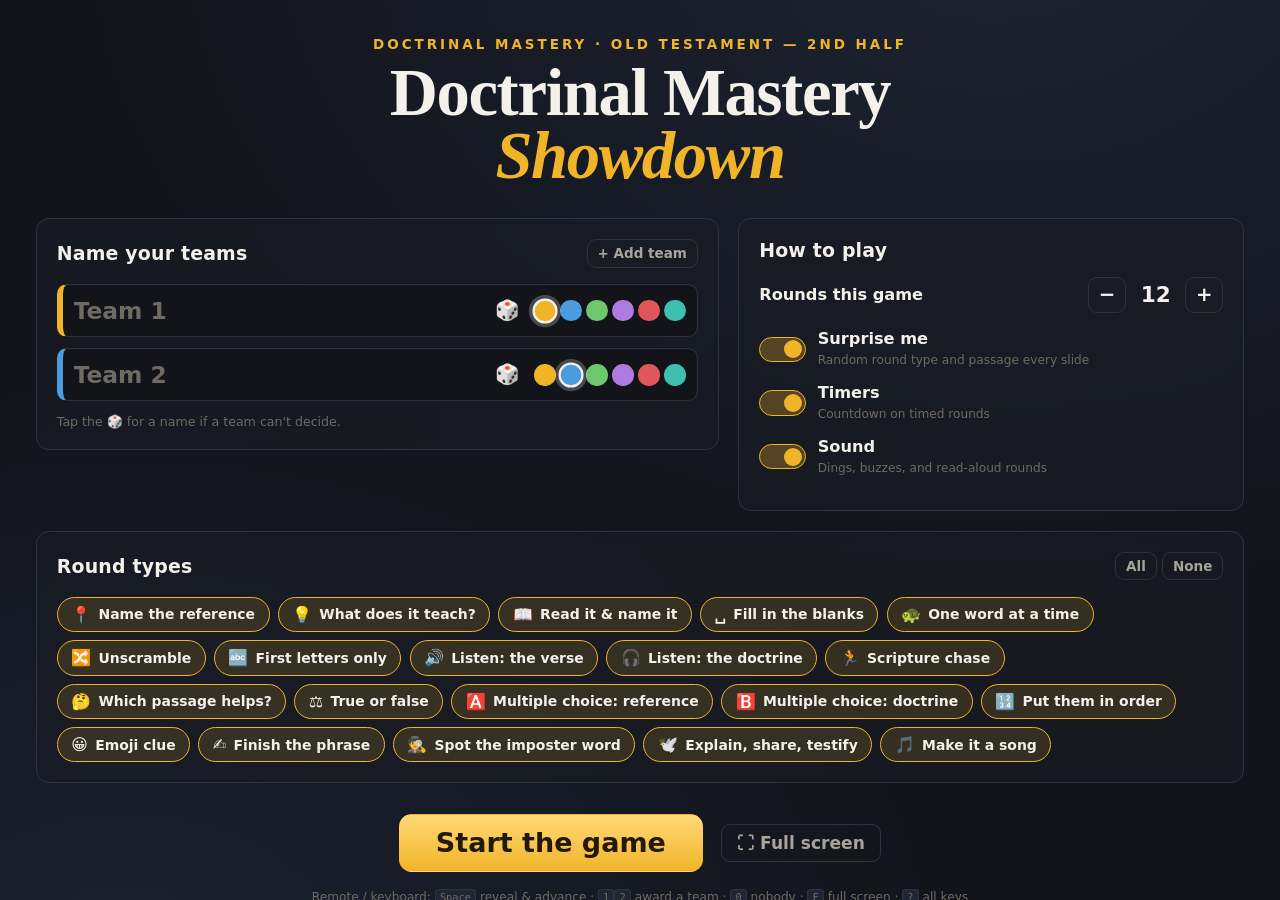
==== index.html @ 55a55e95 "Doctrinal Mastery Showdown: big-screen team review game A static site for reviewing the 24 Doctrinal" ====
<!DOCTYPE html>
<html lang="en">
<head>
<meta charset="utf-8">
<meta name="viewport" content="width=device-width, initial-scale=1">
<title>Doctrinal Mastery Showdown</title>
<meta name="description" content="A big-screen team game for learning the Doctrinal Mastery passages.">
<link rel="icon" href="data:image/svg+xml,<svg xmlns='http://www.w3.org/2000/svg' viewBox='0 0 100 100'><text y='.9em' font-size='90'>📖</text></svg>">
<link rel="stylesheet" href="styles.css">
</head>
<body>

<!-- ══════════════ SETUP ══════════════ -->
<section id="screen-setup" class="screen is-active">
  <div class="setup-wrap">
    <header class="setup-head">
      <p class="eyebrow" id="setupSet">Doctrinal Mastery</p>
      <h1 class="title">Doctrinal Mastery<br><span class="title-accent">Showdown</span></h1>
    </header>

    <div class="setup-grid">
      <!-- Teams -->
      <div class="panel panel-teams">
        <div class="panel-head">
          <h2>Name your teams</h2>
          <button class="btn btn-ghost btn-sm" id="addTeam">+ Add team</button>
        </div>
        <div id="teamSetup" class="team-setup"></div>
        <p class="panel-note">Tap the 🎲 for a name if a team can't decide.</p>
      </div>

      <!-- Options -->
      <div class="panel">
        <div class="panel-head"><h2>How to play</h2></div>

        <label class="field">
          <span class="field-label">Rounds this game</span>
          <div class="stepper">
            <button class="btn btn-step" data-len="-2">−</button>
            <output id="lenOut">12</output>
            <button class="btn btn-step" data-len="2">+</button>
          </div>
        </label>

        <label class="switch">
          <input type="checkbox" id="optShuffle" checked>
          <span class="switch-track"><span class="switch-dot"></span></span>
          <span class="switch-text"><b>Surprise me</b><small>Random round type and passage every slide</small></span>
        </label>

        <label class="switch">
          <input type="checkbox" id="optTimer" checked>
          <span class="switch-track"><span class="switch-dot"></span></span>
          <span class="switch-text"><b>Timers</b><small>Countdown on timed rounds</small></span>
        </label>

        <label class="switch">
          <input type="checkbox" id="optSound" checked>
          <span class="switch-track"><span class="switch-dot"></span></span>
          <span class="switch-text"><b>Sound</b><small>Dings, buzzes, and read-aloud rounds</small></span>
        </label>
      </div>

      <!-- Round types -->
      <div class="panel panel-rounds">
        <div class="panel-head">
          <h2>Round types</h2>
          <div class="panel-head-actions">
            <button class="btn btn-ghost btn-sm" data-rounds="all">All</button>
            <button class="btn btn-ghost btn-sm" data-rounds="none">None</button>
          </div>
        </div>
        <div id="roundTypes" class="chips"></div>
      </div>
    </div>

    <div class="setup-actions">
      <button class="btn btn-primary btn-xl" id="startBtn">Start the game</button>
      <button class="btn btn-ghost" id="fsBtnSetup">⛶ Full screen</button>
    </div>
    <p class="kbd-hint">
      Remote / keyboard: <kbd>Space</kbd> reveal &amp; advance · <kbd>1</kbd><kbd>2</kbd> award a team ·
      <kbd>0</kbd> nobody · <kbd>F</kbd> full screen · <kbd>?</kbd> all keys
    </p>
  </div>
</section>

<!-- ══════════════ PLAY ══════════════ -->
<section id="screen-play" class="screen">
  <header class="scorebar" id="scorebar"></header>

  <div class="stage">
    <div class="stage-top">
      <span class="badge" id="roundBadge">Round</span>
      <span class="worth" id="roundWorth"></span>
      <div class="spacer"></div>
      <div class="timer" id="timer" hidden><svg viewBox="0 0 40 40"><circle class="timer-bg" cx="20" cy="20" r="17"/><circle class="timer-fg" id="timerArc" cx="20" cy="20" r="17"/></svg><span id="timerNum">30</span></div>
      <span class="progress" id="progress">1 / 12</span>
    </div>

    <div class="slide" id="slide"></div>
  </div>

  <footer class="actionbar">
    <div class="actionbar-left">
      <button class="btn btn-ghost btn-sm" id="quitBtn">End game</button>
      <button class="btn btn-ghost btn-sm" id="skipBtn">Skip</button>
    </div>
    <div class="actionbar-main" id="actions"></div>
    <div class="actionbar-right">
      <button class="btn btn-ghost btn-sm" id="fsBtnPlay">⛶</button>
      <button class="btn btn-ghost btn-sm" id="helpBtn">?</button>
    </div>
  </footer>
</section>

<!-- ══════════════ STATS ══════════════ -->
<section id="screen-stats" class="screen">
  <div class="stats-wrap" id="statsWrap"></div>
</section>

<!-- ══════════════ HELP ══════════════ -->
<div class="overlay" id="helpOverlay" hidden>
  <div class="overlay-card">
    <h2>Keys &amp; clicker</h2>
    <dl class="keys">
      <dt><kbd>Space</kbd> <kbd>→</kbd> <kbd>PgDn</kbd></dt><dd>Reveal the answer, then move on</dd>
      <dt><kbd>1</kbd> … <kbd>4</kbd></dt><dd>Award the round to that team</dd>
      <dt><kbd>B</kbd></dt><dd>Award both teams</dd>
      <dt><kbd>0</kbd></dt><dd>Nobody got it</dd>
      <dt><kbd>←</kbd> <kbd>PgUp</kbd></dt><dd>Back a slide</dd>
      <dt><kbd>R</kbd></dt><dd>Read it aloud again</dd>
      <dt><kbd>T</kbd></dt><dd>Start / stop the timer</dd>
      <dt><kbd>+</kbd> <kbd>−</kbd></dt><dd>Bigger / smaller text</dd>
      <dt><kbd>F</kbd></dt><dd>Full screen</dd>
      <dt><kbd>Esc</kbd></dt><dd>Close this</dd>
    </dl>
    <p class="overlay-note">A presentation clicker sends <kbd>PgDn</kbd> / <kbd>PgUp</kbd>, so it drives the whole game.</p>
    <button class="btn btn-primary" id="helpClose">Got it</button>
  </div>
</div>

<script src="app.js"></script>
</body>
</html>
---- styles.css ----
/* ─────────────────────────────────────────────
   Doctrinal Mastery Showdown — big-screen styles
   Built for a 55–65" TV across a classroom.
   ───────────────────────────────────────────── */

:root {
  /* One unit that everything scales from. --zoom is nudged with + / − */
  --zoom: 1;
  --u: calc(1vmin * var(--zoom));

  --ink:        #f4f1ea;
  --ink-dim:    #a9a49a;
  --ink-faint:  #6f6a62;
  --bg:         #12141a;
  --bg-2:       #191c24;
  --bg-3:       #222634;
  --line:       #2e3342;

  --gold:       #f0b429;
  --gold-soft:  #ffd977;
  --green:      #4ba86b;
  --red:        #e0575b;
  --blue:       #4a9be0;

  --radius: calc(var(--u) * 1.4);
  --shadow: 0 calc(var(--u)*.6) calc(var(--u)*3) rgba(0,0,0,.45);
  color-scheme: dark;
}

* { box-sizing: border-box; }

html, body {
  height: 100%;
  margin: 0;
  background: var(--bg);
  color: var(--ink);
  font-family: "Source Serif 4", Charter, "Iowan Old Style", Georgia, serif;
  overflow: hidden;
}

body {
  background:
    radial-gradient(120vmax 90vmax at 78% -10%, #1d2333 0%, transparent 62%),
    radial-gradient(110vmax 80vmax at 10% 108%, #1b2130 0%, transparent 60%),
    var(--bg);
}

button, input { font: inherit; color: inherit; }
kbd {
  font-family: ui-monospace, SFMono-Regular, Menlo, monospace;
  font-size: .85em;
  background: var(--bg-3);
  border: 1px solid var(--line);
  border-bottom-width: 2px;
  border-radius: .35em;
  padding: .1em .4em;
  white-space: nowrap;
}

/* ── Screens ───────────────────────────────── */
.screen { position: fixed; inset: 0; display: none; }
.screen.is-active { display: flex; flex-direction: column; }

/* ── Buttons ───────────────────────────────── */
.btn {
  border: 1px solid var(--line);
  background: var(--bg-2);
  border-radius: calc(var(--u) * 1);
  padding: calc(var(--u) * .9) calc(var(--u) * 1.7);
  font-size: calc(var(--u) * 1.9);
  font-family: system-ui, -apple-system, "Segoe UI", sans-serif;
  font-weight: 600;
  cursor: pointer;
  transition: transform .08s ease, background .15s ease, border-color .15s ease;
  white-space: nowrap;
}
.btn:hover { background: var(--bg-3); border-color: #3d4459; }
.btn:active { transform: translateY(1px) scale(.985); }
.btn-ghost { background: transparent; color: var(--ink-dim); }
.btn-ghost:hover { color: var(--ink); background: var(--bg-2); }
.btn-sm { font-size: calc(var(--u) * 1.5); padding: calc(var(--u)*.6) calc(var(--u)*1.1); }
.btn-primary {
  background: linear-gradient(180deg, var(--gold-soft), var(--gold));
  color: #22190a; border-color: transparent;
}
.btn-primary:hover { filter: brightness(1.07); background: linear-gradient(180deg, var(--gold-soft), var(--gold)); }
.btn-xl { font-size: calc(var(--u) * 3); padding: calc(var(--u)*1.4) calc(var(--u)*4); border-radius: calc(var(--u)*1.4); }
.btn-step { width: calc(var(--u)*4.2); padding: calc(var(--u)*.6) 0; text-align: center; font-size: calc(var(--u)*2.2); }
.btn:disabled { opacity: .35; cursor: default; }

/* ═════════════ SETUP ═════════════ */
#screen-setup { overflow-y: auto; }
.setup-wrap {
  width: 100%; max-width: calc(var(--u) * 155);
  margin: auto; padding: calc(var(--u) * 4) calc(var(--u) * 4) calc(var(--u) * 5);
}
.setup-head { text-align: center; margin-bottom: calc(var(--u) * 3.4); }
.eyebrow {
  margin: 0 0 calc(var(--u)*1);
  font-family: system-ui, sans-serif; font-weight: 700;
  letter-spacing: .22em; text-transform: uppercase;
  font-size: calc(var(--u) * 1.5); color: var(--gold);
}
.title {
  margin: 0; line-height: .95; font-weight: 700;
  font-size: calc(var(--u) * 7.4); letter-spacing: -.02em;
}
.title-accent {
  color: var(--gold);
  font-style: italic;
}

.setup-grid {
  display: grid;
  grid-template-columns: 1.35fr 1fr;
  gap: calc(var(--u) * 2.2);
  align-items: start;
}
.panel-rounds { grid-column: 1 / -1; }
@media (max-aspect-ratio: 1/1) { .setup-grid { grid-template-columns: 1fr; } }

.panel {
  background: rgba(25,28,36,.72);
  border: 1px solid var(--line);
  border-radius: var(--radius);
  padding: calc(var(--u) * 2.2);
  backdrop-filter: blur(6px);
}
.panel-head {
  display: flex; align-items: center; gap: calc(var(--u)*1.5);
  margin-bottom: calc(var(--u) * 1.8);
}
.panel-head h2 {
  margin: 0; flex: 1;
  font-family: system-ui, sans-serif; font-weight: 700;
  font-size: calc(var(--u) * 2.1);
  letter-spacing: .01em;
}
.panel-head-actions { display: flex; gap: calc(var(--u)*.6); }
.panel-note {
  margin: calc(var(--u)*1.4) 0 0; color: var(--ink-faint);
  font-family: system-ui, sans-serif; font-size: calc(var(--u) * 1.4);
}

/* team rows */
.team-setup { display: grid; gap: calc(var(--u) * 1.2); }
.team-row {
  display: flex; align-items: center; gap: calc(var(--u) * 1.1);
  background: var(--bg); border: 1px solid var(--line);
  border-left: calc(var(--u)*.7) solid var(--tc);
  border-radius: calc(var(--u) * 1.1);
  padding: calc(var(--u) * 1) calc(var(--u) * 1.2);
}
.team-row input[type=text] {
  flex: 1; min-width: 0;
  background: none; border: 0; outline: none;
  font-size: calc(var(--u) * 2.6); font-weight: 700;
  font-family: system-ui, sans-serif;
  color: var(--tc);
  padding: calc(var(--u)*.3) 0;
}
.team-row input::placeholder { color: var(--ink-faint); font-weight: 600; }
.swatches { display: flex; gap: calc(var(--u)*.5); }
.swatch {
  width: calc(var(--u) * 2.4); height: calc(var(--u) * 2.4);
  border-radius: 50%; border: 2px solid transparent; cursor: pointer;
  padding: 0; background: var(--sc);
}
.swatch[aria-pressed="true"] { border-color: var(--ink); transform: scale(1.14);
  box-shadow: 0 0 0 calc(var(--u)*.35) rgba(255,255,255,.22); }
.icon-btn {
  background: none; border: 0; cursor: pointer;
  font-size: calc(var(--u) * 2.2); line-height: 1;
  padding: calc(var(--u)*.4); border-radius: calc(var(--u)*.7);
  color: var(--ink-dim);
}
.icon-btn:hover { background: var(--bg-3); color: var(--ink); }

/* fields + switches */
.field { display: flex; align-items: center; justify-content: space-between; gap: calc(var(--u)*1.5); margin-bottom: calc(var(--u)*1.8); }
.field-label { font-family: system-ui, sans-serif; font-weight: 600; font-size: calc(var(--u)*1.8); }
.stepper { display: flex; align-items: center; gap: calc(var(--u)*.8); }
.stepper output {
  min-width: calc(var(--u)*5); text-align: center;
  font-size: calc(var(--u)*2.4); font-weight: 700;
  font-family: system-ui, sans-serif;
}

.switch { display: flex; align-items: center; gap: calc(var(--u)*1.3); cursor: pointer; margin-bottom: calc(var(--u)*1.5); }
.switch input { position: absolute; opacity: 0; pointer-events: none; }
.switch-track {
  flex: none; width: calc(var(--u)*5.2); height: calc(var(--u)*2.8);
  background: var(--bg-3); border: 1px solid var(--line);
  border-radius: 999px; position: relative; transition: background .18s ease;
}
.switch-dot {
  position: absolute; top: 50%; left: calc(var(--u)*.35);
  width: calc(var(--u)*2); height: calc(var(--u)*2);
  transform: translateY(-50%); border-radius: 50%;
  background: var(--ink-faint); transition: all .18s ease;
}
.switch input:checked + .switch-track { background: rgba(240,180,41,.28); border-color: var(--gold); }
.switch input:checked + .switch-track .switch-dot { left: calc(var(--u)*2.65); background: var(--gold); }
.switch-text { font-family: system-ui, sans-serif; line-height: 1.25; }
.switch-text b { display: block; font-size: calc(var(--u)*1.8); font-weight: 650; }
.switch-text small { color: var(--ink-faint); font-size: calc(var(--u)*1.35); }

/* round-type chips */
.chips { display: flex; flex-wrap: wrap; gap: calc(var(--u) * .9); }
.chip {
  display: flex; align-items: center; gap: calc(var(--u)*.8);
  border: 1px solid var(--line); background: var(--bg);
  border-radius: 999px; cursor: pointer;
  padding: calc(var(--u)*.8) calc(var(--u)*1.5);
  font-family: system-ui, sans-serif; font-size: calc(var(--u)*1.55); font-weight: 600;
  color: var(--ink-dim);
  transition: all .15s ease;
}
.chip input { position: absolute; opacity: 0; pointer-events: none; }
.chip .chip-ico { font-size: 1.15em; }
.chip:has(input:checked) {
  background: rgba(240,180,41,.14); border-color: var(--gold); color: var(--ink);
}
.chip:hover { border-color: var(--ink-faint); }

.setup-actions {
  display: flex; align-items: center; justify-content: center;
  gap: calc(var(--u)*2); margin-top: calc(var(--u) * 3.4);
}
.kbd-hint {
  text-align: center; color: var(--ink-faint);
  font-family: system-ui, sans-serif; font-size: calc(var(--u)*1.35);
  margin: calc(var(--u)*2) 0 0;
}
.setup-error {
  text-align: center; color: var(--red); font-family: system-ui, sans-serif;
  font-size: calc(var(--u)*1.6); margin-top: calc(var(--u)*1.2); min-height: 1.4em;
}

/* ═════════════ PLAY ═════════════ */
.scorebar {
  flex: none; display: flex; gap: calc(var(--u)*1.2);
  padding: calc(var(--u)*1.2) calc(var(--u)*1.6) 0;
}
.score {
  flex: 1; display: flex; align-items: center; gap: calc(var(--u)*1.2);
  background: var(--bg-2); border: 1px solid var(--line);
  border-top: calc(var(--u)*.55) solid var(--tc);
  border-radius: calc(var(--u)*1);
  padding: calc(var(--u)*.9) calc(var(--u)*1.6);
  min-width: 0;
  transition: background .3s ease, box-shadow .3s ease;
}
.score.is-lead { background: color-mix(in srgb, var(--tc) 14%, var(--bg-2)); }
.score.just-scored { animation: pop .55s ease; }
@keyframes pop {
  0%   { box-shadow: 0 0 0 0 var(--tc); }
  35%  { box-shadow: 0 0 0 calc(var(--u)*.8) color-mix(in srgb, var(--tc) 55%, transparent); }
  100% { box-shadow: 0 0 0 0 transparent; }
}
.score-name {
  flex: 1; min-width: 0; overflow: hidden; text-overflow: ellipsis; white-space: nowrap;
  font-family: system-ui, sans-serif; font-weight: 700;
  font-size: calc(var(--u)*2.3); color: var(--tc);
  letter-spacing: .01em;
}
.score-pts {
  font-family: system-ui, sans-serif; font-weight: 800;
  font-size: calc(var(--u)*3.4); line-height: 1;
  font-variant-numeric: tabular-nums;
}
.score-crown { font-size: calc(var(--u)*2.2); }

/* stage */
.stage {
  flex: 1; min-height: 0; display: flex; flex-direction: column;
  padding: calc(var(--u)*1.4) calc(var(--u)*3) 0;
}
.stage-top {
  flex: none; display: flex; align-items: center; gap: calc(var(--u)*1.4);
  margin-bottom: calc(var(--u)*1);
}
.spacer { flex: 1; }
.badge {
  font-family: system-ui, sans-serif; font-weight: 800;
  font-size: calc(var(--u)*1.6); letter-spacing: .18em; text-transform: uppercase;
  color: #22190a; background: var(--gold);
  padding: calc(var(--u)*.5) calc(var(--u)*1.4);
  border-radius: 999px;
}
.worth, .progress {
  font-family: system-ui, sans-serif; font-weight: 600;
  font-size: calc(var(--u)*1.5); color: var(--ink-faint);
  letter-spacing: .04em;
}

/* timer ring */
.timer { position: relative; width: calc(var(--u)*6); height: calc(var(--u)*6); }
.timer svg { width: 100%; height: 100%; transform: rotate(-90deg); }
.timer circle { fill: none; stroke-width: 4; }
.timer-bg { stroke: var(--bg-3); }
.timer-fg { stroke: var(--gold); stroke-linecap: round; stroke-dasharray: 106.8; transition: stroke-dashoffset 1s linear, stroke .3s; }
.timer.is-low .timer-fg { stroke: var(--red); }
.timer span {
  position: absolute; inset: 0; display: grid; place-items: center;
  font-family: system-ui, sans-serif; font-weight: 800;
  font-size: calc(var(--u)*2.1); font-variant-numeric: tabular-nums;
}
.timer.is-low span { color: var(--red); }

/* the slide itself — --fit is set by fitSlide() so text fills the screen */
.slide {
  flex: 1; min-height: 0;
  display: flex; align-items: center; justify-content: center;
  overflow: hidden;
}
.slide-inner {
  /* One base size. Everything on a slide is an em of this, and fitSlide()
     sets it in px so each slide fills the screen. */
  font-size: var(--u);
  width: 100%;
  display: flex; flex-direction: column; align-items: center; justify-content: center;
  text-align: center; gap: 1.6em;
  animation: slideIn .34s cubic-bezier(.2,.8,.2,1);
}
@keyframes slideIn { from { opacity: 0; transform: translateY(calc(var(--u)*1.6)) scale(.99); } }

.q-kicker {
  font-family: system-ui, sans-serif; font-weight: 700;
  font-size: min(2em, calc(var(--u) * 2.6)); letter-spacing: .06em;
  color: var(--gold); text-transform: uppercase;
}
.q-main   { font-size: 7.6em; font-weight: 700; line-height: 1.06; letter-spacing: -.015em; margin: 0; max-width: 92%; }
.q-mid    { font-size: 5.4em; font-weight: 600; line-height: 1.15; margin: 0; max-width: 88%; }
.q-verse  { font-size: 4.6em; line-height: 1.34; margin: 0; max-width: 84%; }
.q-verse.is-long { font-size: 4em; line-height: 1.3; max-width: 88%; }
.q-verse.is-xlong { font-size: 3.4em; line-height: 1.28; max-width: 92%; }
.q-sub    { font-size: min(2.3em, calc(var(--u) * 2.8)); color: var(--ink-dim); font-family: system-ui, sans-serif; margin: 0; max-width: 76%; line-height: 1.35; }
.q-emoji  { font-size: 11em; line-height: 1.2; letter-spacing: .06em; }
.q-mono   { font-family: ui-monospace, SFMono-Regular, Menlo, monospace; letter-spacing: .1em; }

.q-ref {
  font-size: 8.4em; font-weight: 800; letter-spacing: -.02em;
  color: var(--gold); margin: 0; line-height: 1; max-width: 94%;
}
.v-num {
  font-family: system-ui, sans-serif; font-size: .52em; font-weight: 700;
  color: var(--gold); vertical-align: .42em; margin-right: .3em;
}
.blank {
  display: inline-block; min-width: 3.6em;
  border-bottom: .09em solid var(--gold);
  color: transparent;
}
.blank.is-shown { color: var(--gold); border-color: transparent; }
.fade-word { opacity: .14; }
.hi { color: var(--gold); }
.strike { text-decoration: line-through; text-decoration-thickness: .07em; color: var(--ink-faint); }

/* scrambled / ordering tiles */
.tiles { display: flex; flex-wrap: wrap; justify-content: center; gap: 1.2em; max-width: 92%; }
.tile {
  background: var(--bg-2); border: 1px solid var(--line);
  border-radius: .25em;
  padding: .275em .5em;
  font-size: 4em; font-weight: 600;
}
.tile-num {
  display: inline-block; min-width: 1.6em; margin-right: .5em;
  color: var(--gold); font-family: system-ui, sans-serif; font-weight: 800;
}

/* multiple choice */
.opts { display: grid; gap: 1.1em; width: 84%; }
.opt {
  display: flex; align-items: center; gap: .48em;
  background: var(--bg-2); border: 1px solid var(--line);
  border-radius: .33em;
  padding: .36em .6em;
  font-size: 3.3em; text-align: left;
  transition: all .2s ease;
}
.opt-letter {
  flex: none; width: 2em; height: 2em;
  display: grid; place-items: center; border-radius: 50%;
  background: var(--bg-3); color: var(--gold);
  font-family: system-ui, sans-serif; font-weight: 800; font-size: .667em;
}
.opt.is-right { border-color: var(--green); background: rgba(75,168,107,.16); }
.opt.is-right .opt-letter { background: var(--green); color: #06210f; }
.opt.is-wrong { opacity: .38; }

/* rubric (explain / share / testify) */
.rubric { display: grid; gap: 1.1em; width: 74%; text-align: left; }
.rubric-row {
  display: flex; gap: 1.6em; align-items: baseline;
  background: var(--bg-2); border: 1px solid var(--line);
  border-left: .5em solid var(--gold);
  border-radius: .9em;
  padding: 1.1em 1.8em;
}
.rubric-row b {
  flex: none; width: 5.6em; color: var(--gold);
  font-family: system-ui, sans-serif; font-size: 2em;
  text-transform: uppercase; letter-spacing: .08em;
}
.rubric-row span { font-size: 2.4em; line-height: 1.3; }

.speaker { font-size: 14em; line-height: 1; animation: pulse 1.7s ease-in-out infinite; }
@keyframes pulse { 50% { transform: scale(1.07); opacity: .8; } }

.doctrine-card {
  border: 1px solid var(--line); background: rgba(25,28,36,.6);
  border-radius: var(--radius); padding: 1.8em 3em;
  max-width: 86%;
}

/* action bar */
.actionbar {
  flex: none; display: flex; align-items: center; gap: calc(var(--u)*1.4);
  padding: calc(var(--u)*1.2) calc(var(--u)*1.8) calc(var(--u)*1.4);
}
.actionbar-left, .actionbar-right { display: flex; gap: calc(var(--u)*.7); flex: none; }
.actionbar-main { flex: 1; display: flex; align-items: center; justify-content: center; gap: calc(var(--u)*1.1); flex-wrap: wrap; }
.award {
  border: 1px solid var(--tc); background: color-mix(in srgb, var(--tc) 17%, transparent);
  color: var(--ink); border-radius: calc(var(--u)*1);
  padding: calc(var(--u)*1) calc(var(--u)*2.2);
  font-family: system-ui, sans-serif; font-weight: 700; font-size: calc(var(--u)*2.1);
  cursor: pointer; display: flex; align-items: center; gap: calc(var(--u)*.8);
}
.award:hover { background: color-mix(in srgb, var(--tc) 32%, transparent); }
.award kbd { background: rgba(0,0,0,.3); border-color: rgba(255,255,255,.16); }
.award-pts { color: var(--tc); font-weight: 800; }
.pts-pick { display: flex; align-items: center; gap: calc(var(--u)*.6); margin-right: calc(var(--u)*.8); }
.pts-pick > span { font-family: system-ui, sans-serif; font-size: calc(var(--u)*1.5); color: var(--ink-faint); }
.pts-btn {
  border: 1px solid var(--line); background: var(--bg-2); cursor: pointer;
  border-radius: calc(var(--u)*.7); padding: calc(var(--u)*.5) calc(var(--u)*1.1);
  font-family: system-ui, sans-serif; font-weight: 700; font-size: calc(var(--u)*1.7);
}
.pts-btn[aria-pressed="true"] { background: var(--gold); color: #22190a; border-color: var(--gold); }

/* ═════════════ STATS ═════════════ */
#screen-stats { overflow-y: auto; }
.stats-wrap {
  width: 100%; max-width: calc(var(--u)*150);
  margin: auto; padding: calc(var(--u)*2.6) calc(var(--u)*4);
}
.stats-title { text-align: center; margin: 0 0 calc(var(--u)*.6); font-size: calc(var(--u)*3.4); font-weight: 700; }
.winner {
  text-align: center; font-size: calc(var(--u)*5.8); font-weight: 800;
  color: var(--gold); margin: 0 0 calc(var(--u)*2.4); line-height: 1.05;
}
.bars { display: grid; gap: calc(var(--u)*1.1); margin-bottom: calc(var(--u)*2.4); }
.bar-row { display: flex; align-items: center; gap: calc(var(--u)*1.6); }
.bar-name {
  width: 26%; text-align: right; font-family: system-ui, sans-serif;
  font-weight: 700; font-size: calc(var(--u)*2.4); color: var(--tc);
  overflow: hidden; text-overflow: ellipsis; white-space: nowrap;
}
.bar-track { flex: 1; height: calc(var(--u)*3.4); background: var(--bg-2); border-radius: calc(var(--u)*.8); overflow: hidden; }
.bar-fill {
  display: block; height: 100%; background: var(--tc); border-radius: calc(var(--u)*.8);
  transform-origin: left center;
}
.bars.is-live .bar-fill { animation: grow .9s cubic-bezier(.2,.8,.2,1); }
@keyframes grow { from { transform: scaleX(0); } }
.bar-pts { width: calc(var(--u)*7); font-family: system-ui, sans-serif; font-weight: 800; font-size: calc(var(--u)*2.4); font-variant-numeric: tabular-nums; }

.stats-cols { display: grid; grid-template-columns: 1fr 1fr; gap: calc(var(--u)*1.6); align-items: start; }
@media (max-aspect-ratio: 1/1) { .stats-cols { grid-template-columns: 1fr; } }
.stats-panel {
  background: rgba(25,28,36,.72); border: 1px solid var(--line);
  border-radius: var(--radius); padding: calc(var(--u)*1.7);
}
.stats-panel h3 {
  margin: 0 0 calc(var(--u)*1.4); font-family: system-ui, sans-serif;
  font-size: calc(var(--u)*2); letter-spacing: .02em;
}
.stats-list { list-style: none; margin: 0; padding: 0; display: grid; gap: calc(var(--u)*.65); }
.stats-list li {
  display: flex; justify-content: space-between; gap: calc(var(--u)*1.4);
  font-size: calc(var(--u)*1.75); padding-bottom: calc(var(--u)*.65);
  border-bottom: 1px solid var(--line);
}
.stats-list li:last-child { border-bottom: 0; padding-bottom: 0; }
.stats-list .muted { color: var(--ink-faint); font-family: system-ui, sans-serif; font-size: calc(var(--u)*1.6); }
.tag-miss { color: var(--red); }
.tag-hit { color: var(--green); }
.stats-empty { color: var(--ink-faint); font-size: calc(var(--u)*1.8); margin: 0; }
.stats-actions { display: flex; justify-content: center; gap: calc(var(--u)*1.6); margin-top: calc(var(--u)*2.4); }

/* ═════════════ OVERLAY ═════════════ */
.overlay {
  position: fixed; inset: 0; z-index: 50;
  background: rgba(8,9,12,.82); backdrop-filter: blur(4px);
  display: grid; place-items: center; padding: calc(var(--u)*3);
}
.overlay[hidden] { display: none; }
.timer[hidden] { display: none; }
.overlay-card {
  background: var(--bg-2); border: 1px solid var(--line);
  border-radius: var(--radius); box-shadow: var(--shadow);
  padding: calc(var(--u)*3); max-width: calc(var(--u)*80); width: 100%;
}
.overlay-card h2 { margin: 0 0 calc(var(--u)*2); font-size: calc(var(--u)*3); }
.keys { display: grid; grid-template-columns: auto 1fr; gap: calc(var(--u)*1.1) calc(var(--u)*2); margin: 0 0 calc(var(--u)*2); }
.keys dt { text-align: right; }
.keys dd { margin: 0; font-family: system-ui, sans-serif; font-size: calc(var(--u)*1.7); color: var(--ink-dim); }
.overlay-note { font-family: system-ui, sans-serif; font-size: calc(var(--u)*1.5); color: var(--ink-faint); margin: 0 0 calc(var(--u)*2); }

@media (prefers-reduced-motion: reduce) {
  * { animation-duration: .01ms !important; transition-duration: .01ms !important; }
}
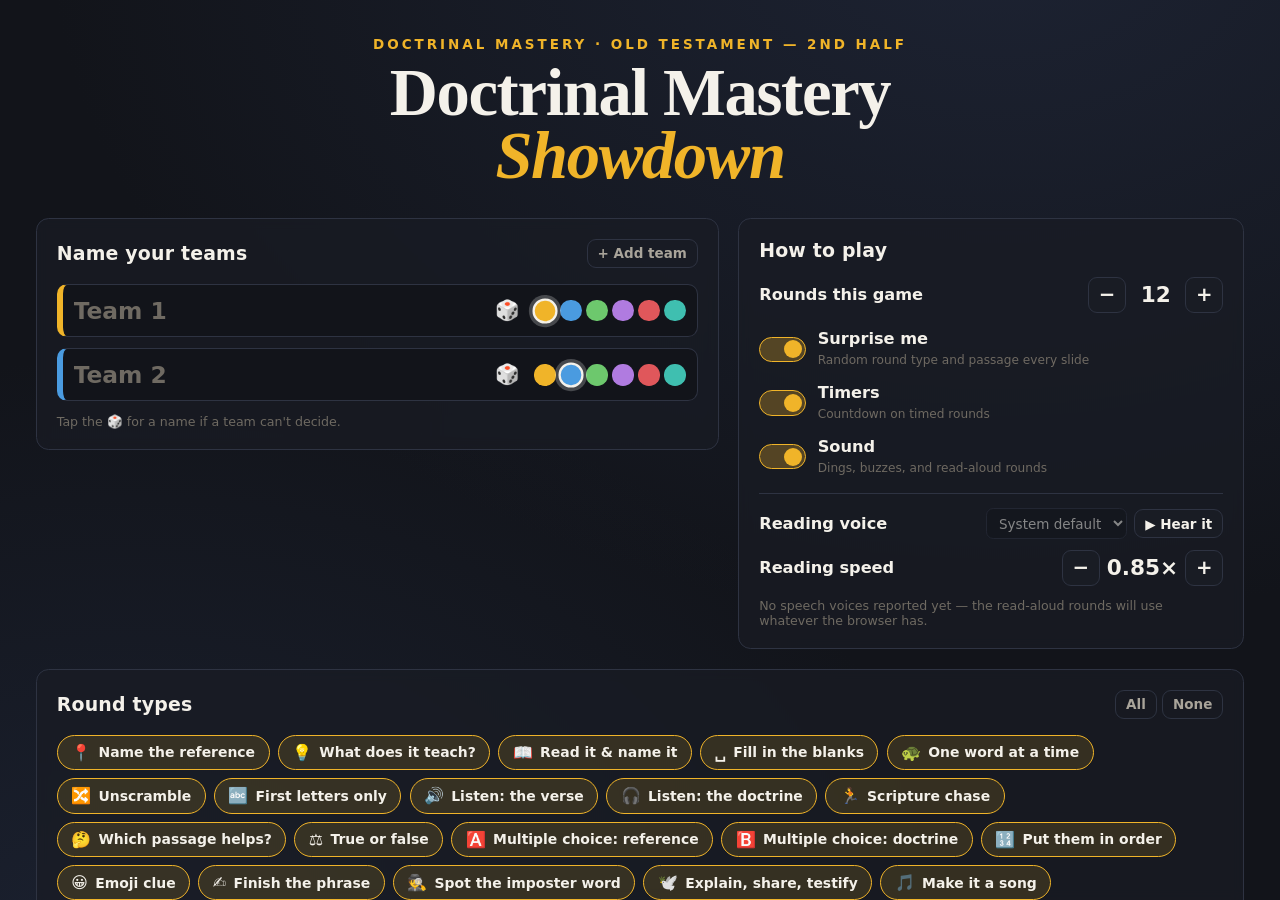
==== commit bfaa885a: "Make the read-aloud rounds sound less robotic Three changes, since the browser's default voice is us" ====
--- a/index.html
+++ b/index.html
@@ -59,6 +59,25 @@
           <span class="switch-track"><span class="switch-dot"></span></span>
           <span class="switch-text"><b>Sound</b><small>Dings, buzzes, and read-aloud rounds</small></span>
         </label>
+
+        <div class="voice-block" id="voiceField">
+          <div class="field">
+            <span class="field-label">Reading voice</span>
+            <div class="voice-row">
+              <select id="voicePick" aria-label="Reading voice"></select>
+              <button class="btn btn-sm" id="voiceTest">▶ Hear it</button>
+            </div>
+          </div>
+          <label class="field">
+            <span class="field-label">Reading speed</span>
+            <div class="stepper">
+              <button class="btn btn-step" data-rate="-0.05">&minus;</button>
+              <output id="rateOut">0.85&times;</output>
+              <button class="btn btn-step" data-rate="0.05">+</button>
+            </div>
+          </label>
+          <p class="panel-note" id="voiceNote"></p>
+        </div>
       </div>
 
       <!-- Round types -->
--- a/styles.css
+++ b/styles.css
@@ -186,6 +186,18 @@
   font-family: system-ui, sans-serif;
 }
 
+.voice-block { border-top: 1px solid var(--line); margin-top: calc(var(--u)*1.8); padding-top: calc(var(--u)*1.6); }
+.voice-block .field { margin-bottom: calc(var(--u)*1.2); }
+.voice-row { display: flex; align-items: center; gap: calc(var(--u)*.8); min-width: 0; }
+.voice-row select {
+  max-width: calc(var(--u)*34);
+  background: var(--bg); color: var(--ink);
+  border: 1px solid var(--line); border-radius: calc(var(--u)*.8);
+  padding: calc(var(--u)*.6) calc(var(--u)*.9);
+  font-family: system-ui, sans-serif; font-size: calc(var(--u)*1.5);
+}
+.voice-block.is-empty .voice-row select { opacity: .5; }
+
 .switch { display: flex; align-items: center; gap: calc(var(--u)*1.3); cursor: pointer; margin-bottom: calc(var(--u)*1.5); }
 .switch input { position: absolute; opacity: 0; pointer-events: none; }
 .switch-track {
@@ -308,26 +320,28 @@
 }
 .timer.is-low span { color: var(--red); }
 
-/* the slide itself — --fit is set by fitSlide() so text fills the screen */
+/* The slide is a window; the content is laid out at a fixed virtual width and
+   then scaled to fill that window — the way a slide deck does it. Font sizes
+   never change, so line wrapping is decided once and measured reliably. */
 .slide {
   flex: 1; min-height: 0;
-  display: flex; align-items: center; justify-content: center;
+  position: relative;
   overflow: hidden;
 }
 .slide-inner {
-  /* One base size. Everything on a slide is an em of this, and fitSlide()
-     sets it in px so each slide fills the screen. */
-  font-size: var(--u);
-  width: 100%;
+  position: absolute; top: 50%; left: 50%;
+  /* width and transform are set by fitSlide() */
+  width: 1600px;
+  font-size: 16px;
   display: flex; flex-direction: column; align-items: center; justify-content: center;
   text-align: center; gap: 1.6em;
-  animation: slideIn .34s cubic-bezier(.2,.8,.2,1);
-}
-@keyframes slideIn { from { opacity: 0; transform: translateY(calc(var(--u)*1.6)) scale(.99); } }
+  animation: fadeUp .3s cubic-bezier(.2,.8,.2,1);
+}
+@keyframes fadeUp { from { opacity: 0; } }
 
 .q-kicker {
   font-family: system-ui, sans-serif; font-weight: 700;
-  font-size: min(2em, calc(var(--u) * 2.6)); letter-spacing: .06em;
+  font-size: 2em; letter-spacing: .06em;
   color: var(--gold); text-transform: uppercase;
 }
 .q-main   { font-size: 7.6em; font-weight: 700; line-height: 1.06; letter-spacing: -.015em; margin: 0; max-width: 92%; }
@@ -335,7 +349,7 @@
 .q-verse  { font-size: 4.6em; line-height: 1.34; margin: 0; max-width: 84%; }
 .q-verse.is-long { font-size: 4em; line-height: 1.3; max-width: 88%; }
 .q-verse.is-xlong { font-size: 3.4em; line-height: 1.28; max-width: 92%; }
-.q-sub    { font-size: min(2.3em, calc(var(--u) * 2.8)); color: var(--ink-dim); font-family: system-ui, sans-serif; margin: 0; max-width: 76%; line-height: 1.35; }
+.q-sub    { font-size: 2.3em; color: var(--ink-dim); font-family: system-ui, sans-serif; margin: 0; max-width: 76%; line-height: 1.35; }
 .q-emoji  { font-size: 11em; line-height: 1.2; letter-spacing: .06em; }
 .q-mono   { font-family: ui-monospace, SFMono-Regular, Menlo, monospace; letter-spacing: .1em; }
 
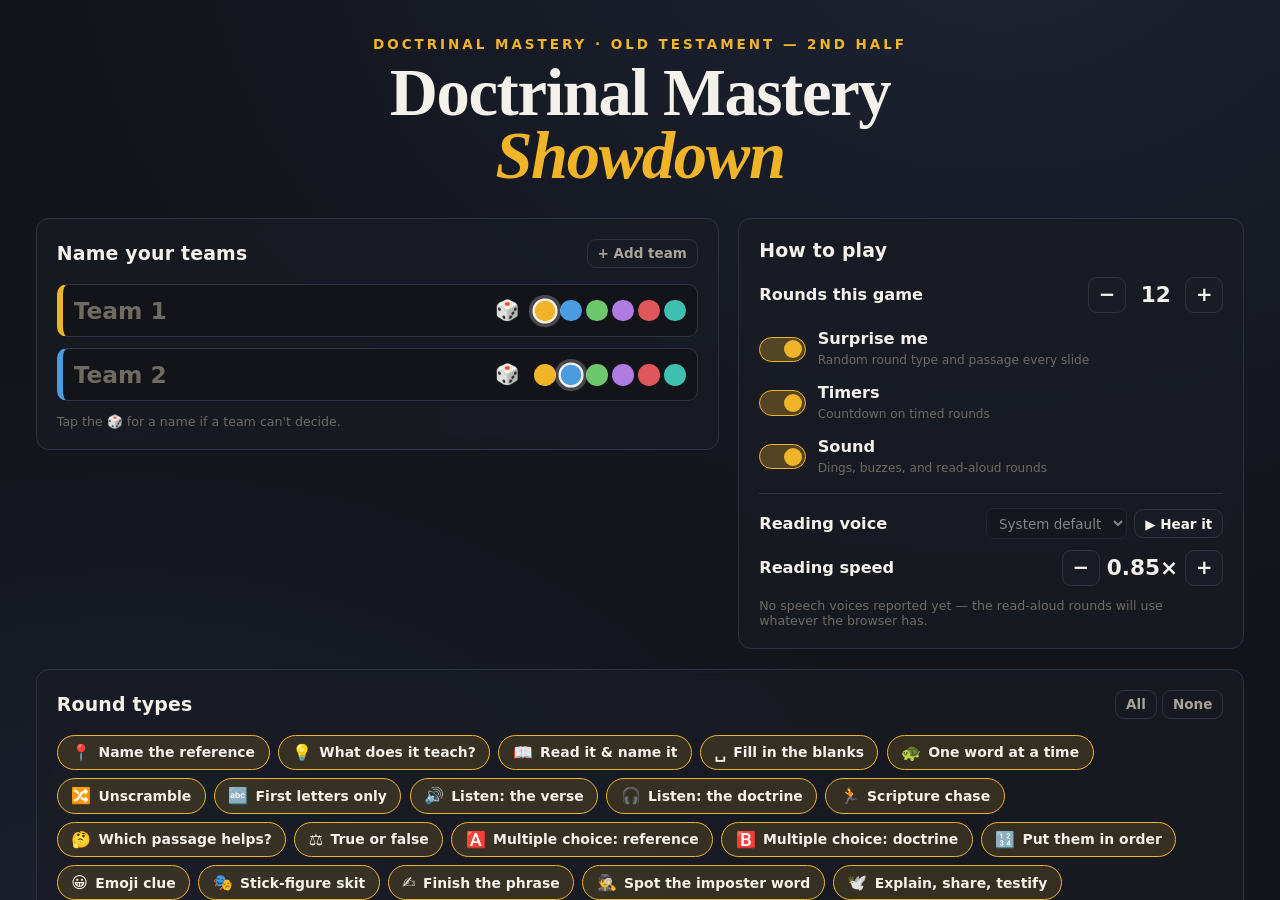
==== commit 85717c2f: "Add the stick-figure skit round A new round type: a little animated scene acts out the passage and t" ====
--- a/index.html
+++ b/index.html
@@ -159,6 +159,7 @@
   </div>
 </div>
 
+<script src="skits.js"></script>
 <script src="app.js"></script>
 </body>
 </html>
--- a/styles.css
+++ b/styles.css
@@ -367,7 +367,21 @@
   color: transparent;
 }
 .blank.is-shown { color: var(--gold); border-color: transparent; }
-.fade-word { opacity: .14; }
+/* Unrevealed words in the one-word-at-a-time round. They keep their real
+   width so the phrase never reflows or rescales as words appear, but the
+   letters themselves are gone — only a redaction bar is left. */
+.hidden-word {
+  color: transparent;
+  background-image: linear-gradient(
+    transparent 43%,
+    color-mix(in srgb, var(--ink) 26%, transparent) 43%,
+    color-mix(in srgb, var(--ink) 26%, transparent) 57%,
+    transparent 57%);
+  background-size: calc(100% - .16em) 100%;
+  background-position: center;
+  background-repeat: no-repeat;
+}
+.hidden-word::selection { color: transparent; }
 .hi { color: var(--gold); }
 .strike { text-decoration: line-through; text-decoration-thickness: .07em; color: var(--ink-faint); }
 
@@ -527,3 +541,81 @@
 @media (prefers-reduced-motion: reduce) {
   * { animation-duration: .01ms !important; transition-duration: .01ms !important; }
 }
+
+
+/* ═══════════════════════════════════════════════════════════
+   STICK-FIGURE SKITS
+
+   Every beat runs on the same 6s loop so a scene stays in step;
+   `--d` offsets an element's phase within that loop. Positioning
+   lives on a wrapping <g> transform attribute, never here — a CSS
+   transform on an SVG element overrides its transform attribute.
+   ═══════════════════════════════════════════════════════════ */
+.skit { width: 94%; }
+.skit-sm { width: 52%; }
+.skit-svg { display: block; width: 100%; height: auto; color: var(--ink); }
+
+.skit-svg [class*="sk-"] { transform-box: fill-box; transform-origin: center; }
+.sk-glow { color: var(--gold); }
+
+.sk-bob      { animation: skBob 2.4s var(--d, 0s) ease-in-out infinite; }
+.sk-pulse    { animation: skPulse 2.2s var(--d, 0s) ease-in-out infinite; }
+.sk-glow     { animation: skGlow 3s var(--d, 0s) ease-in-out infinite; }
+.sk-swap-a   { animation: skSwapA 6s var(--d, 0s) cubic-bezier(.6,0,.4,1) infinite; }
+.sk-swap-b   { animation: skSwapB 6s var(--d, 0s) cubic-bezier(.6,0,.4,1) infinite; }
+.sk-flip     { animation: skFlip 6s var(--d, 0s) ease-in-out infinite; }
+.sk-rise-hold{ animation: skRiseHold 6s var(--d, 0s) cubic-bezier(.2,.8,.2,1) infinite; }
+.sk-in       { animation: skIn 6s var(--d, 0s) cubic-bezier(.2,.8,.2,1) infinite backwards; }
+.sk-straighten { animation: skStraighten 6s var(--d, 0s) cubic-bezier(.3,.7,.3,1) infinite;
+                 transform-origin: bottom center; }
+.sk-lift-away{ animation: skLiftAway 6s var(--d, 0s) cubic-bezier(.3,.7,.3,1) infinite; }
+.sk-slide-out{ animation: skSlideOut 6s var(--d, 0s) cubic-bezier(.3,.7,.3,1) infinite; }
+.sk-break-l  { animation: skBreakL 6s var(--d, 0s) cubic-bezier(.4,1.6,.5,1) infinite; }
+.sk-break-r  { animation: skBreakR 6s var(--d, 0s) cubic-bezier(.4,1.6,.5,1) infinite; }
+.sk-drop     { animation: skDrop 6s var(--d, 0s) cubic-bezier(.4,0,.7,1) infinite; }
+.sk-hand     { animation: skHand 6s var(--d, 0s) linear infinite;
+               transform-origin: bottom center; }
+.sk-blast    { animation: skBlast 6s var(--d, 0s) ease-out infinite;
+               transform-origin: left center; }
+.sk-approach { animation: skApproach 6s var(--d, 0s) linear infinite; }
+.sk-join-l   { animation: skJoinL 6s var(--d, 0s) cubic-bezier(.5,0,.3,1) infinite; }
+.sk-join-r   { animation: skJoinR 6s var(--d, 0s) cubic-bezier(.5,0,.3,1) infinite; }
+.sk-roll     { animation: skRoll 6s var(--d, 0s) cubic-bezier(.5,0,.6,1) infinite; }
+.sk-topple   { animation: skTopple 6s var(--d, 0s) cubic-bezier(.5,0,.8,1) infinite;
+               transform-origin: bottom center; }
+.sk-pane-l   { animation: skPaneL 6s var(--d, 0s) ease-in-out infinite;
+               transform-origin: left center; }
+.sk-pane-r   { animation: skPaneR 6s var(--d, 0s) ease-in-out infinite;
+               transform-origin: right center; }
+.sk-pour     { animation: skPour 6s var(--d, 0s) cubic-bezier(.4,0,.8,1) infinite backwards; }
+.sk-tithe    { animation: skTithe 6s var(--d, 0s) cubic-bezier(.4,0,.8,1) infinite; }
+.sk-reach-r  { animation: skReachR 3s var(--d, 0s) ease-in-out infinite; }
+.sk-reach-l  { animation: skReachL 3s var(--d, 0s) ease-in-out infinite; }
+
+@keyframes skBob     { 0%, 100% { transform: translateY(0); }   50% { transform: translateY(-4px); } }
+@keyframes skPulse   { 0%, 100% { transform: scale(1); }        50% { transform: scale(1.16); } }
+@keyframes skGlow    { 0%, 100% { opacity: .38; }               50% { opacity: 1; } }
+@keyframes skSwapA   { 0%, 8% { transform: translate(0, 0); } 23% { transform: translate(126px, -40px); } 38%, 58% { transform: translate(252px, 0); } 73% { transform: translate(126px, -40px); } 88%, 100% { transform: translate(0, 0); } }
+@keyframes skSwapB   { 0%, 8% { transform: translateX(0); } 38%, 58% { transform: translateX(-252px); } 88%, 100% { transform: translateX(0); } }
+@keyframes skFlip    { 0%, 10% { opacity: 0; } 22%, 50% { opacity: 1; } 64%, 100% { opacity: 0; } }
+@keyframes skRiseHold{ 0%, 10% { transform: translateY(34px); opacity: 0; } 36%, 88% { transform: translateY(0); opacity: 1; } 100% { transform: translateY(34px); opacity: 0; } }
+@keyframes skIn      { 0% { opacity: 0; transform: scale(.5); } 9%, 76% { opacity: 1; transform: scale(1); } 92%, 100% { opacity: 0; transform: scale(.5); } }
+@keyframes skStraighten { 0%, 20% { transform: translateY(5px) rotate(-17deg); } 52%, 100% { transform: translateY(0) rotate(0); } }
+@keyframes skLiftAway{ 0% { opacity: 0; transform: translateY(0); } 6%, 20% { opacity: 1; transform: translateY(0); } 56%, 100% { opacity: 0; transform: translateY(-72px); } }
+@keyframes skSlideOut{ 0%, 14% { transform: translateX(0); opacity: 1; } 44%, 100% { transform: translateX(66px); opacity: .22; } }
+@keyframes skBreakL  { 0%, 42% { transform: translateX(0); } 64%, 100% { transform: translateX(-28px); } }
+@keyframes skBreakR  { 0%, 42% { transform: translateX(0); } 64%, 100% { transform: translateX(28px); } }
+@keyframes skDrop    { 0%, 16% { transform: translateY(0); opacity: 1; } 46%, 100% { transform: translateY(28px); opacity: .3; } }
+@keyframes skHand    { 0% { transform: rotate(0); } 100% { transform: rotate(-360deg); } }
+@keyframes skBlast   { 0% { opacity: 0; transform: scale(.4); } 18% { opacity: 1; transform: scale(1); } 58%, 100% { opacity: 0; transform: scale(1.6); } }
+@keyframes skApproach{ 0% { transform: translateX(72px); opacity: 0; } 18% { opacity: 1; } 56%, 100% { transform: translateX(0); opacity: 1; } }
+@keyframes skJoinL   { 0%, 14% { transform: translateX(0); } 48%, 88% { transform: translateX(116px); } 100% { transform: translateX(0); } }
+@keyframes skJoinR   { 0%, 14% { transform: translateX(0); } 48%, 88% { transform: translateX(-116px); } 100% { transform: translateX(0); } }
+@keyframes skRoll    { 0%, 10% { transform: translateX(0) rotate(0); } 54%, 100% { transform: translateX(204px) rotate(540deg); } }
+@keyframes skTopple  { 0%, 52% { transform: rotate(0); } 76%, 100% { transform: rotate(76deg); } }
+@keyframes skPaneL   { 0%, 42% { transform: scaleX(1); } 64%, 100% { transform: scaleX(.06); } }
+@keyframes skPaneR   { 0%, 42% { transform: scaleX(1); } 64%, 100% { transform: scaleX(.06); } }
+@keyframes skPour    { 0% { transform: translateY(0); opacity: 0; } 10% { opacity: 1; } 72% { transform: translateY(84px); opacity: 1; } 88%, 100% { transform: translateY(98px); opacity: 0; } }
+@keyframes skTithe   { 0%, 12% { transform: translateY(0); opacity: 1; } 42%, 100% { transform: translateY(28px); opacity: 0; } }
+@keyframes skReachR  { 0%, 100% { transform: translateX(0); } 50% { transform: translateX(12px); } }
+@keyframes skReachL  { 0%, 100% { transform: translateX(0); } 50% { transform: translateX(-12px); } }
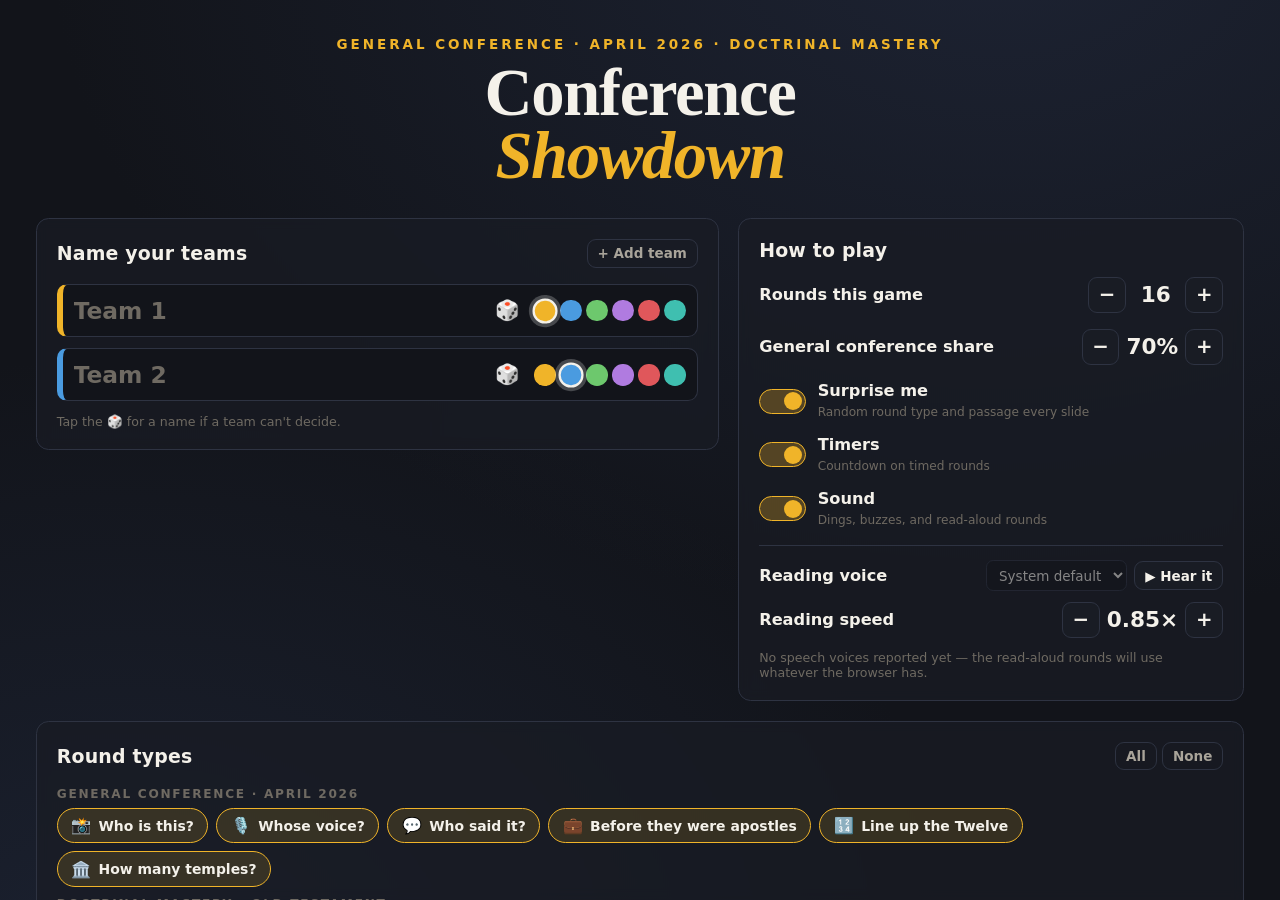
==== commit 6073bc86: "Fork into Conference Showdown: general conference rounds A general conference review game built on t" ====
--- a/index.html
+++ b/index.html
@@ -3,9 +3,9 @@
 <head>
 <meta charset="utf-8">
 <meta name="viewport" content="width=device-width, initial-scale=1">
-<title>Doctrinal Mastery Showdown</title>
-<meta name="description" content="A big-screen team game for learning the Doctrinal Mastery passages.">
-<link rel="icon" href="data:image/svg+xml,<svg xmlns='http://www.w3.org/2000/svg' viewBox='0 0 100 100'><text y='.9em' font-size='90'>📖</text></svg>">
+<title>Conference Showdown</title>
+<meta name="description" content="A big-screen team game for general conference and Doctrinal Mastery.">
+<link rel="icon" href="data:image/svg+xml,<svg xmlns='http://www.w3.org/2000/svg' viewBox='0 0 100 100'><text y='.9em' font-size='90'>🎙️</text></svg>">
 <link rel="stylesheet" href="styles.css">
 </head>
 <body>
@@ -15,7 +15,7 @@
   <div class="setup-wrap">
     <header class="setup-head">
       <p class="eyebrow" id="setupSet">Doctrinal Mastery</p>
-      <h1 class="title">Doctrinal Mastery<br><span class="title-accent">Showdown</span></h1>
+      <h1 class="title">Conference<br><span class="title-accent">Showdown</span></h1>
     </header>
 
     <div class="setup-grid">
@@ -37,8 +37,17 @@
           <span class="field-label">Rounds this game</span>
           <div class="stepper">
             <button class="btn btn-step" data-len="-2">−</button>
-            <output id="lenOut">12</output>
+            <output id="lenOut">16</output>
             <button class="btn btn-step" data-len="2">+</button>
+          </div>
+        </label>
+
+        <label class="field">
+          <span class="field-label">General conference share</span>
+          <div class="stepper">
+            <button class="btn btn-step" data-share="-0.1">−</button>
+            <output id="shareOut">70%</output>
+            <button class="btn btn-step" data-share="0.1">+</button>
           </div>
         </label>
 
@@ -89,7 +98,8 @@
             <button class="btn btn-ghost btn-sm" data-rounds="none">None</button>
           </div>
         </div>
-        <div id="roundTypes" class="chips"></div>
+        <div id="roundTypes"></div>
+        <p class="panel-note" id="mediaNote"></p>
       </div>
     </div>
 
--- a/styles.css
+++ b/styles.css
@@ -619,3 +619,30 @@
 @keyframes skTithe   { 0%, 12% { transform: translateY(0); opacity: 1; } 42%, 100% { transform: translateY(28px); opacity: 0; } }
 @keyframes skReachR  { 0%, 100% { transform: translateX(0); } 50% { transform: translateX(12px); } }
 @keyframes skReachL  { 0%, 100% { transform: translateX(0); } 50% { transform: translateX(-12px); } }
+
+
+/* ═════════════ CONFERENCE ═════════════ */
+.chip-group {
+  margin: calc(var(--u)*1.2) 0 calc(var(--u)*.8);
+  font-family: system-ui, sans-serif; font-weight: 700;
+  font-size: calc(var(--u)*1.35); letter-spacing: .14em; text-transform: uppercase;
+  color: var(--ink-faint);
+}
+.chip-group:first-child { margin-top: 0; }
+
+/* Portraits get fixed boxes: an image that sizes itself on load would
+   change the slide's height after fitSlide() has measured it. */
+.portrait {
+  display: block; object-fit: cover; object-position: 50% 22%;
+  border-radius: .5em; background: var(--bg-3);
+  box-shadow: 0 .4em 1.6em rgba(0,0,0,.45);
+}
+.portrait-xl { width: 22em; height: 27em; border-radius: .8em; }
+.portrait-md { width: 11em; height: 13.5em; margin: 0 auto .4em; }
+.portrait-sm { width: 3.2em; height: 3.9em; border-radius: .3em; flex: none; }
+.leader-card { display: flex; flex-direction: column; align-items: center; gap: .6em; }
+.leader-card .q-ref { font-size: 6em; }
+.tile-leader { display: flex; align-items: center; gap: .5em; }
+.tiles-small { max-width: 96%; }
+.tiles-small .tile { font-size: 2.2em; }
+.q-quote { font-style: italic; max-width: 80%; }
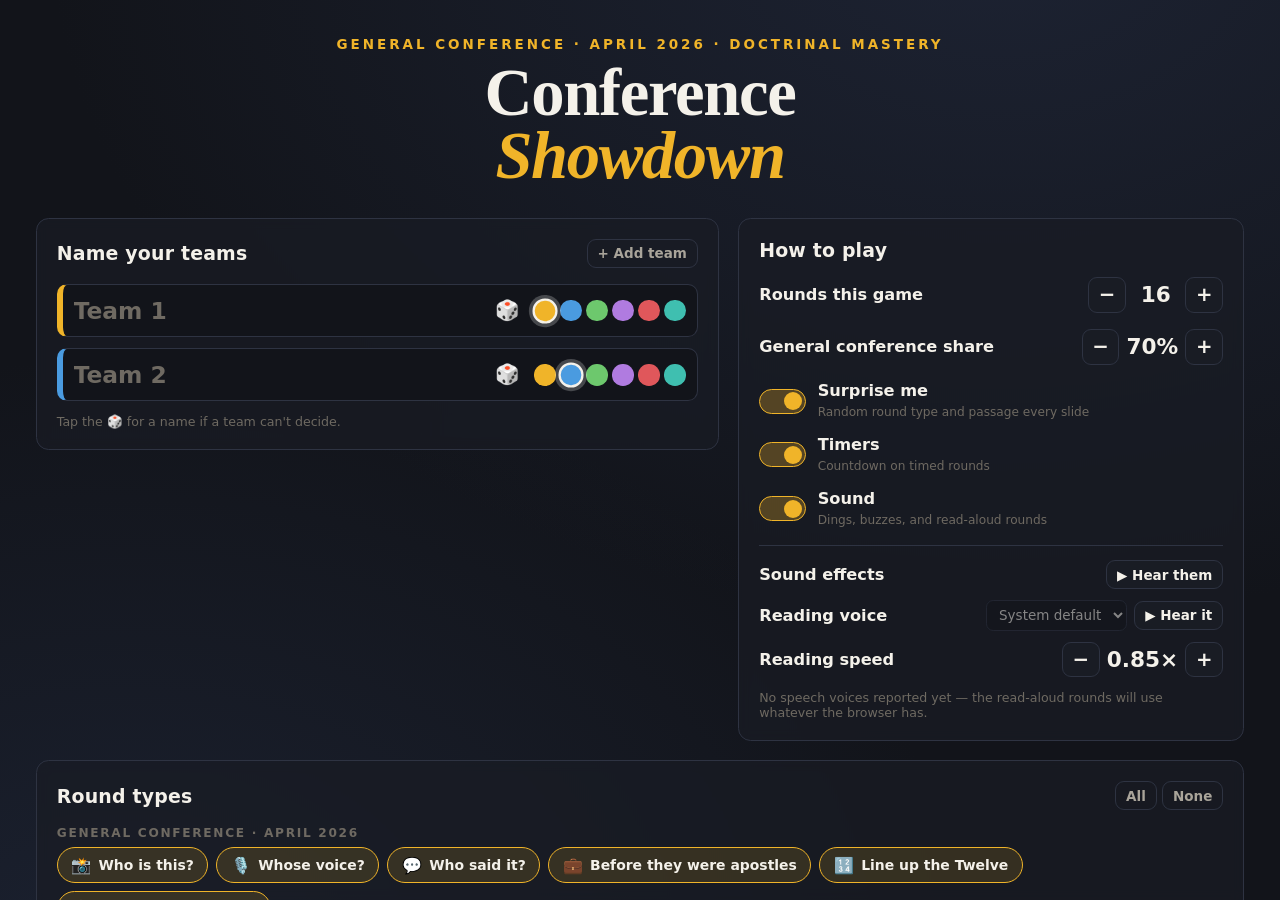
==== commit f00bded6: "Softer, warmer sound effects The old effects were raw oscillator beeps sent straight to the speakers" ====
--- a/index.html
+++ b/index.html
@@ -70,6 +70,10 @@
         </label>
 
         <div class="voice-block" id="voiceField">
+          <div class="field">
+            <span class="field-label">Sound effects</span>
+            <button class="btn btn-sm" id="sfxTest">▶ Hear them</button>
+          </div>
           <div class="field">
             <span class="field-label">Reading voice</span>
             <div class="voice-row">
--- a/styles.css
+++ b/styles.css
@@ -646,3 +646,9 @@
 .tiles-small { max-width: 96%; }
 .tiles-small .tile { font-size: 2.2em; }
 .q-quote { font-style: italic; max-width: 80%; }
+
+/* Listening rounds: the waveform. A fixed size in em, like every slide
+   element, so fitSlide() can measure it before anything draws. */
+.wave { display: block; width: 62em; height: 15em; color: var(--gold); }
+.wave-hint { transition: opacity .4s ease; }
+.slide-inner.is-listening .wave-hint { opacity: .35; }
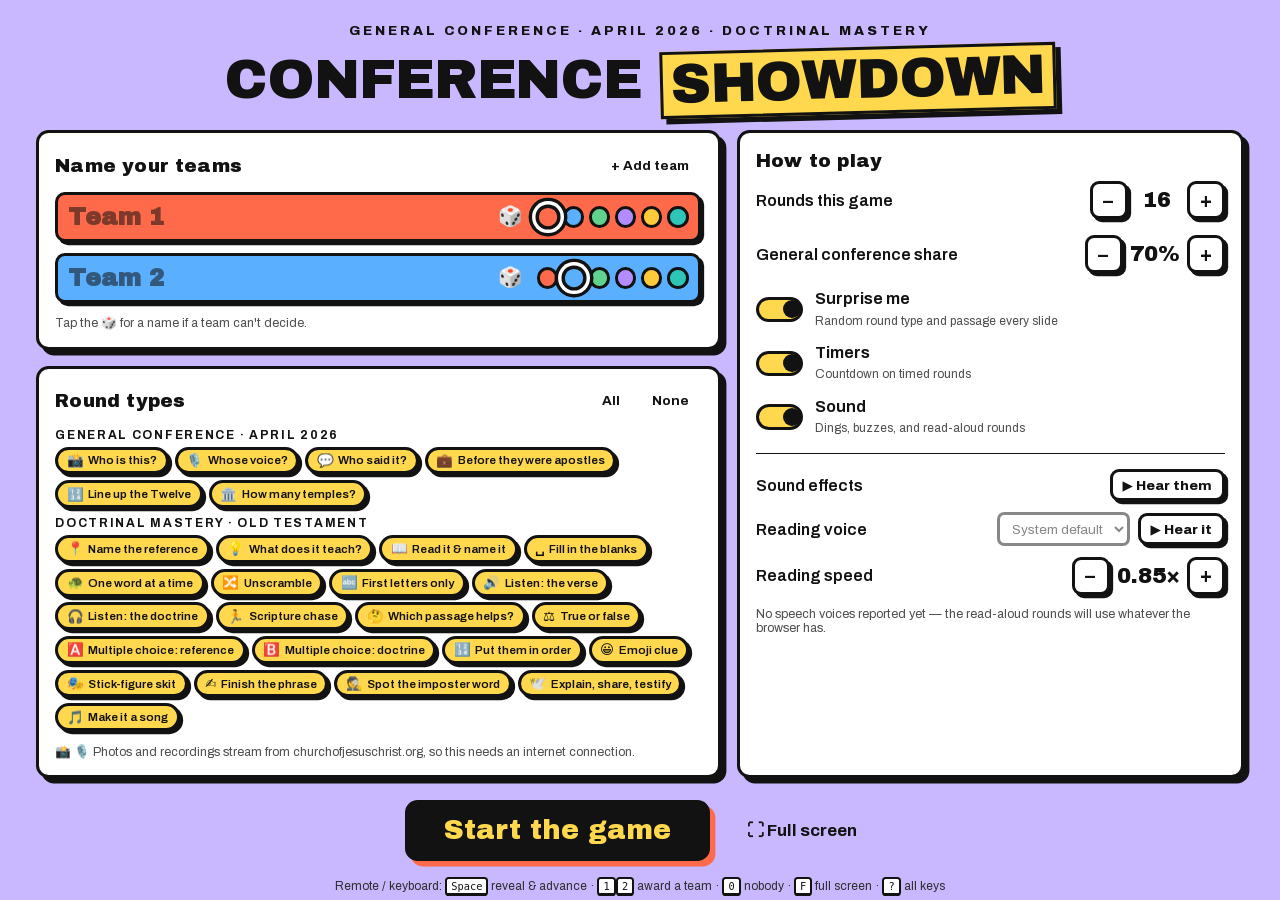
==== commit de627351: "Bold Blocks redesign The look Kyler picked from the three directions: loud colour, thick ink outline" ====
--- a/index.html
+++ b/index.html
@@ -15,7 +15,7 @@
   <div class="setup-wrap">
     <header class="setup-head">
       <p class="eyebrow" id="setupSet">Doctrinal Mastery</p>
-      <h1 class="title">Conference<br><span class="title-accent">Showdown</span></h1>
+      <h1 class="title">Conference <span class="title-accent">Showdown</span></h1>
     </header>
 
     <div class="setup-grid">
--- a/styles.css
+++ b/styles.css
@@ -1,30 +1,46 @@
 /* ─────────────────────────────────────────────
-   Doctrinal Mastery Showdown — big-screen styles
-   Built for a 55–65" TV across a classroom.
+   Conference Showdown — big-screen styles, "Bold Blocks"
+   Built for a 55–65" TV across a classroom: ink on loud colour,
+   thick outlines, hard shadows. Each round type fills the whole
+   play screen with its own colour (--round, set from app.js).
    ───────────────────────────────────────────── */
+
+/* Self-hosted (SIL Open Font License) so the offline laptop mode works. */
+@font-face { font-family: 'Archivo'; font-weight: 400 800; font-display: swap;
+             src: url('fonts/archivo.woff2') format('woff2'); }
+@font-face { font-family: 'Archivo Black'; font-weight: 400; font-display: swap;
+             src: url('fonts/archivo-black.woff2') format('woff2'); }
 
 :root {
   /* One unit that everything scales from. --zoom is nudged with + / − */
   --zoom: 1;
   --u: calc(1vmin * var(--zoom));
 
-  --ink:        #f4f1ea;
-  --ink-dim:    #a9a49a;
-  --ink-faint:  #6f6a62;
-  --bg:         #12141a;
-  --bg-2:       #191c24;
-  --bg-3:       #222634;
-  --line:       #2e3342;
-
-  --gold:       #f0b429;
-  --gold-soft:  #ffd977;
-  --green:      #4ba86b;
-  --red:        #e0575b;
-  --blue:       #4a9be0;
+  --ink:        #121212;
+  --ink-dim:    #2e2e2e;
+  --ink-faint:  #4f4f4f;
+  --bg:         #C9B8FF;          /* setup and final screens: lilac */
+  --bg-2:       #FFFFFF;          /* cards */
+  --bg-3:       #F1EEE6;          /* quiet fills inside cards */
+  --line:       #121212;
+
+  --gold:       #FFD84D;          /* sticker yellow */
+  --gold-soft:  #FFE58A;
+  --coral:      #FF6B4A;
+  --green:      #5FD38D;
+  --red:        #C1121F;
+  --blue:       #5AB0FF;
+
+  --font-ui: 'Archivo', system-ui, sans-serif;
+  --font-display: 'Archivo Black', 'Archivo', system-ui, sans-serif;
+
+  --bw: calc(var(--u) * .42);     /* the outline weight everything shares */
+  --hard: calc(var(--u) * .6) calc(var(--u) * .6) 0 var(--ink);
+  --hard-sm: calc(var(--u) * .35) calc(var(--u) * .35) 0 var(--ink);
 
   --radius: calc(var(--u) * 1.4);
-  --shadow: 0 calc(var(--u)*.6) calc(var(--u)*3) rgba(0,0,0,.45);
-  color-scheme: dark;
+  --shadow: var(--hard);
+  color-scheme: light;
 }
 
 * { box-sizing: border-box; }
@@ -34,16 +50,11 @@
   margin: 0;
   background: var(--bg);
   color: var(--ink);
-  font-family: "Source Serif 4", Charter, "Iowan Old Style", Georgia, serif;
+  font-family: var(--font-ui);
   overflow: hidden;
 }
 
-body {
-  background:
-    radial-gradient(120vmax 90vmax at 78% -10%, #1d2333 0%, transparent 62%),
-    radial-gradient(110vmax 80vmax at 10% 108%, #1b2130 0%, transparent 60%),
-    var(--bg);
-}
+body { background: var(--bg); }
 
 button, input { font: inherit; color: inherit; }
 kbd {
@@ -68,7 +79,7 @@
   border-radius: calc(var(--u) * 1);
   padding: calc(var(--u) * .9) calc(var(--u) * 1.7);
   font-size: calc(var(--u) * 1.9);
-  font-family: system-ui, -apple-system, "Segoe UI", sans-serif;
+  font-family: var(--font-ui);
   font-weight: 600;
   cursor: pointer;
   transition: transform .08s ease, background .15s ease, border-color .15s ease;
@@ -97,7 +108,7 @@
 .setup-head { text-align: center; margin-bottom: calc(var(--u) * 3.4); }
 .eyebrow {
   margin: 0 0 calc(var(--u)*1);
-  font-family: system-ui, sans-serif; font-weight: 700;
+  font-family: var(--font-ui); font-weight: 700;
   letter-spacing: .22em; text-transform: uppercase;
   font-size: calc(var(--u) * 1.5); color: var(--gold);
 }
@@ -132,14 +143,14 @@
 }
 .panel-head h2 {
   margin: 0; flex: 1;
-  font-family: system-ui, sans-serif; font-weight: 700;
+  font-family: var(--font-ui); font-weight: 700;
   font-size: calc(var(--u) * 2.1);
   letter-spacing: .01em;
 }
 .panel-head-actions { display: flex; gap: calc(var(--u)*.6); }
 .panel-note {
   margin: calc(var(--u)*1.4) 0 0; color: var(--ink-faint);
-  font-family: system-ui, sans-serif; font-size: calc(var(--u) * 1.4);
+  font-family: var(--font-ui); font-size: calc(var(--u) * 1.4);
 }
 
 /* team rows */
@@ -155,7 +166,7 @@
   flex: 1; min-width: 0;
   background: none; border: 0; outline: none;
   font-size: calc(var(--u) * 2.6); font-weight: 700;
-  font-family: system-ui, sans-serif;
+  font-family: var(--font-ui);
   color: var(--tc);
   padding: calc(var(--u)*.3) 0;
 }
@@ -178,12 +189,12 @@
 
 /* fields + switches */
 .field { display: flex; align-items: center; justify-content: space-between; gap: calc(var(--u)*1.5); margin-bottom: calc(var(--u)*1.8); }
-.field-label { font-family: system-ui, sans-serif; font-weight: 600; font-size: calc(var(--u)*1.8); }
+.field-label { font-family: var(--font-ui); font-weight: 600; font-size: calc(var(--u)*1.8); }
 .stepper { display: flex; align-items: center; gap: calc(var(--u)*.8); }
 .stepper output {
   min-width: calc(var(--u)*5); text-align: center;
   font-size: calc(var(--u)*2.4); font-weight: 700;
-  font-family: system-ui, sans-serif;
+  font-family: var(--font-ui);
 }
 
 .voice-block { border-top: 1px solid var(--line); margin-top: calc(var(--u)*1.8); padding-top: calc(var(--u)*1.6); }
@@ -194,7 +205,7 @@
   background: var(--bg); color: var(--ink);
   border: 1px solid var(--line); border-radius: calc(var(--u)*.8);
   padding: calc(var(--u)*.6) calc(var(--u)*.9);
-  font-family: system-ui, sans-serif; font-size: calc(var(--u)*1.5);
+  font-family: var(--font-ui); font-size: calc(var(--u)*1.5);
 }
 .voice-block.is-empty .voice-row select { opacity: .5; }
 
@@ -213,7 +224,7 @@
 }
 .switch input:checked + .switch-track { background: rgba(240,180,41,.28); border-color: var(--gold); }
 .switch input:checked + .switch-track .switch-dot { left: calc(var(--u)*2.65); background: var(--gold); }
-.switch-text { font-family: system-ui, sans-serif; line-height: 1.25; }
+.switch-text { font-family: var(--font-ui); line-height: 1.25; }
 .switch-text b { display: block; font-size: calc(var(--u)*1.8); font-weight: 650; }
 .switch-text small { color: var(--ink-faint); font-size: calc(var(--u)*1.35); }
 
@@ -224,7 +235,7 @@
   border: 1px solid var(--line); background: var(--bg);
   border-radius: 999px; cursor: pointer;
   padding: calc(var(--u)*.8) calc(var(--u)*1.5);
-  font-family: system-ui, sans-serif; font-size: calc(var(--u)*1.55); font-weight: 600;
+  font-family: var(--font-ui); font-size: calc(var(--u)*1.55); font-weight: 600;
   color: var(--ink-dim);
   transition: all .15s ease;
 }
@@ -241,11 +252,11 @@
 }
 .kbd-hint {
   text-align: center; color: var(--ink-faint);
-  font-family: system-ui, sans-serif; font-size: calc(var(--u)*1.35);
+  font-family: var(--font-ui); font-size: calc(var(--u)*1.35);
   margin: calc(var(--u)*2) 0 0;
 }
 .setup-error {
-  text-align: center; color: var(--red); font-family: system-ui, sans-serif;
+  text-align: center; color: var(--red); font-family: var(--font-ui);
   font-size: calc(var(--u)*1.6); margin-top: calc(var(--u)*1.2); min-height: 1.4em;
 }
 
@@ -272,12 +283,12 @@
 }
 .score-name {
   flex: 1; min-width: 0; overflow: hidden; text-overflow: ellipsis; white-space: nowrap;
-  font-family: system-ui, sans-serif; font-weight: 700;
+  font-family: var(--font-ui); font-weight: 700;
   font-size: calc(var(--u)*2.3); color: var(--tc);
   letter-spacing: .01em;
 }
 .score-pts {
-  font-family: system-ui, sans-serif; font-weight: 800;
+  font-family: var(--font-ui); font-weight: 800;
   font-size: calc(var(--u)*3.4); line-height: 1;
   font-variant-numeric: tabular-nums;
 }
@@ -294,14 +305,14 @@
 }
 .spacer { flex: 1; }
 .badge {
-  font-family: system-ui, sans-serif; font-weight: 800;
+  font-family: var(--font-ui); font-weight: 800;
   font-size: calc(var(--u)*1.6); letter-spacing: .18em; text-transform: uppercase;
   color: #22190a; background: var(--gold);
   padding: calc(var(--u)*.5) calc(var(--u)*1.4);
   border-radius: 999px;
 }
 .worth, .progress {
-  font-family: system-ui, sans-serif; font-weight: 600;
+  font-family: var(--font-ui); font-weight: 600;
   font-size: calc(var(--u)*1.5); color: var(--ink-faint);
   letter-spacing: .04em;
 }
@@ -315,7 +326,7 @@
 .timer.is-low .timer-fg { stroke: var(--red); }
 .timer span {
   position: absolute; inset: 0; display: grid; place-items: center;
-  font-family: system-ui, sans-serif; font-weight: 800;
+  font-family: var(--font-ui); font-weight: 800;
   font-size: calc(var(--u)*2.1); font-variant-numeric: tabular-nums;
 }
 .timer.is-low span { color: var(--red); }
@@ -340,7 +351,7 @@
 @keyframes fadeUp { from { opacity: 0; } }
 
 .q-kicker {
-  font-family: system-ui, sans-serif; font-weight: 700;
+  font-family: var(--font-ui); font-weight: 700;
   font-size: 2em; letter-spacing: .06em;
   color: var(--gold); text-transform: uppercase;
 }
@@ -349,7 +360,7 @@
 .q-verse  { font-size: 4.6em; line-height: 1.34; margin: 0; max-width: 84%; }
 .q-verse.is-long { font-size: 4em; line-height: 1.3; max-width: 88%; }
 .q-verse.is-xlong { font-size: 3.4em; line-height: 1.28; max-width: 92%; }
-.q-sub    { font-size: 2.3em; color: var(--ink-dim); font-family: system-ui, sans-serif; margin: 0; max-width: 76%; line-height: 1.35; }
+.q-sub    { font-size: 2.3em; color: var(--ink-dim); font-family: var(--font-ui); margin: 0; max-width: 76%; line-height: 1.35; }
 .q-emoji  { font-size: 11em; line-height: 1.2; letter-spacing: .06em; }
 .q-mono   { font-family: ui-monospace, SFMono-Regular, Menlo, monospace; letter-spacing: .1em; }
 
@@ -358,7 +369,7 @@
   color: var(--gold); margin: 0; line-height: 1; max-width: 94%;
 }
 .v-num {
-  font-family: system-ui, sans-serif; font-size: .52em; font-weight: 700;
+  font-family: var(--font-ui); font-size: .52em; font-weight: 700;
   color: var(--gold); vertical-align: .42em; margin-right: .3em;
 }
 .blank {
@@ -395,7 +406,7 @@
 }
 .tile-num {
   display: inline-block; min-width: 1.6em; margin-right: .5em;
-  color: var(--gold); font-family: system-ui, sans-serif; font-weight: 800;
+  color: var(--gold); font-family: var(--font-ui); font-weight: 800;
 }
 
 /* multiple choice */
@@ -412,7 +423,7 @@
   flex: none; width: 2em; height: 2em;
   display: grid; place-items: center; border-radius: 50%;
   background: var(--bg-3); color: var(--gold);
-  font-family: system-ui, sans-serif; font-weight: 800; font-size: .667em;
+  font-family: var(--font-ui); font-weight: 800; font-size: .667em;
 }
 .opt.is-right { border-color: var(--green); background: rgba(75,168,107,.16); }
 .opt.is-right .opt-letter { background: var(--green); color: #06210f; }
@@ -429,7 +440,7 @@
 }
 .rubric-row b {
   flex: none; width: 5.6em; color: var(--gold);
-  font-family: system-ui, sans-serif; font-size: 2em;
+  font-family: var(--font-ui); font-size: 2em;
   text-transform: uppercase; letter-spacing: .08em;
 }
 .rubric-row span { font-size: 2.4em; line-height: 1.3; }
@@ -454,18 +465,18 @@
   border: 1px solid var(--tc); background: color-mix(in srgb, var(--tc) 17%, transparent);
   color: var(--ink); border-radius: calc(var(--u)*1);
   padding: calc(var(--u)*1) calc(var(--u)*2.2);
-  font-family: system-ui, sans-serif; font-weight: 700; font-size: calc(var(--u)*2.1);
+  font-family: var(--font-ui); font-weight: 700; font-size: calc(var(--u)*2.1);
   cursor: pointer; display: flex; align-items: center; gap: calc(var(--u)*.8);
 }
 .award:hover { background: color-mix(in srgb, var(--tc) 32%, transparent); }
 .award kbd { background: rgba(0,0,0,.3); border-color: rgba(255,255,255,.16); }
 .award-pts { color: var(--tc); font-weight: 800; }
 .pts-pick { display: flex; align-items: center; gap: calc(var(--u)*.6); margin-right: calc(var(--u)*.8); }
-.pts-pick > span { font-family: system-ui, sans-serif; font-size: calc(var(--u)*1.5); color: var(--ink-faint); }
+.pts-pick > span { font-family: var(--font-ui); font-size: calc(var(--u)*1.5); color: var(--ink-faint); }
 .pts-btn {
   border: 1px solid var(--line); background: var(--bg-2); cursor: pointer;
   border-radius: calc(var(--u)*.7); padding: calc(var(--u)*.5) calc(var(--u)*1.1);
-  font-family: system-ui, sans-serif; font-weight: 700; font-size: calc(var(--u)*1.7);
+  font-family: var(--font-ui); font-weight: 700; font-size: calc(var(--u)*1.7);
 }
 .pts-btn[aria-pressed="true"] { background: var(--gold); color: #22190a; border-color: var(--gold); }
 
@@ -483,7 +494,7 @@
 .bars { display: grid; gap: calc(var(--u)*1.1); margin-bottom: calc(var(--u)*2.4); }
 .bar-row { display: flex; align-items: center; gap: calc(var(--u)*1.6); }
 .bar-name {
-  width: 26%; text-align: right; font-family: system-ui, sans-serif;
+  width: 26%; text-align: right; font-family: var(--font-ui);
   font-weight: 700; font-size: calc(var(--u)*2.4); color: var(--tc);
   overflow: hidden; text-overflow: ellipsis; white-space: nowrap;
 }
@@ -494,7 +505,7 @@
 }
 .bars.is-live .bar-fill { animation: grow .9s cubic-bezier(.2,.8,.2,1); }
 @keyframes grow { from { transform: scaleX(0); } }
-.bar-pts { width: calc(var(--u)*7); font-family: system-ui, sans-serif; font-weight: 800; font-size: calc(var(--u)*2.4); font-variant-numeric: tabular-nums; }
+.bar-pts { width: calc(var(--u)*7); font-family: var(--font-ui); font-weight: 800; font-size: calc(var(--u)*2.4); font-variant-numeric: tabular-nums; }
 
 .stats-cols { display: grid; grid-template-columns: 1fr 1fr; gap: calc(var(--u)*1.6); align-items: start; }
 @media (max-aspect-ratio: 1/1) { .stats-cols { grid-template-columns: 1fr; } }
@@ -503,7 +514,7 @@
   border-radius: var(--radius); padding: calc(var(--u)*1.7);
 }
 .stats-panel h3 {
-  margin: 0 0 calc(var(--u)*1.4); font-family: system-ui, sans-serif;
+  margin: 0 0 calc(var(--u)*1.4); font-family: var(--font-ui);
   font-size: calc(var(--u)*2); letter-spacing: .02em;
 }
 .stats-list { list-style: none; margin: 0; padding: 0; display: grid; gap: calc(var(--u)*.65); }
@@ -513,7 +524,7 @@
   border-bottom: 1px solid var(--line);
 }
 .stats-list li:last-child { border-bottom: 0; padding-bottom: 0; }
-.stats-list .muted { color: var(--ink-faint); font-family: system-ui, sans-serif; font-size: calc(var(--u)*1.6); }
+.stats-list .muted { color: var(--ink-faint); font-family: var(--font-ui); font-size: calc(var(--u)*1.6); }
 .tag-miss { color: var(--red); }
 .tag-hit { color: var(--green); }
 .stats-empty { color: var(--ink-faint); font-size: calc(var(--u)*1.8); margin: 0; }
@@ -535,8 +546,8 @@
 .overlay-card h2 { margin: 0 0 calc(var(--u)*2); font-size: calc(var(--u)*3); }
 .keys { display: grid; grid-template-columns: auto 1fr; gap: calc(var(--u)*1.1) calc(var(--u)*2); margin: 0 0 calc(var(--u)*2); }
 .keys dt { text-align: right; }
-.keys dd { margin: 0; font-family: system-ui, sans-serif; font-size: calc(var(--u)*1.7); color: var(--ink-dim); }
-.overlay-note { font-family: system-ui, sans-serif; font-size: calc(var(--u)*1.5); color: var(--ink-faint); margin: 0 0 calc(var(--u)*2); }
+.keys dd { margin: 0; font-family: var(--font-ui); font-size: calc(var(--u)*1.7); color: var(--ink-dim); }
+.overlay-note { font-family: var(--font-ui); font-size: calc(var(--u)*1.5); color: var(--ink-faint); margin: 0 0 calc(var(--u)*2); }
 
 @media (prefers-reduced-motion: reduce) {
   * { animation-duration: .01ms !important; transition-duration: .01ms !important; }
@@ -624,7 +635,7 @@
 /* ═════════════ CONFERENCE ═════════════ */
 .chip-group {
   margin: calc(var(--u)*1.2) 0 calc(var(--u)*.8);
-  font-family: system-ui, sans-serif; font-weight: 700;
+  font-family: var(--font-ui); font-weight: 700;
   font-size: calc(var(--u)*1.35); letter-spacing: .14em; text-transform: uppercase;
   color: var(--ink-faint);
 }
@@ -652,3 +663,159 @@
 .wave { display: block; width: 62em; height: 15em; color: var(--gold); }
 .wave-hint { transition: opacity .4s ease; }
 .slide-inner.is-listening .wave-hint { opacity: .35; }
+
+
+/* ═══════════════════════════════════════════════════════════
+   BOLD BLOCKS — the component layer
+   Everything that holds content is a white card with a thick ink
+   outline and a hard offset shadow; everything you press looks
+   pressable. Text is ink on colour, never colour on colour.
+   ═══════════════════════════════════════════════════════════ */
+body { background: var(--bg); color: var(--ink); }
+
+/* titles and the big moments use the display face */
+.title, .q-main, .q-ref, .winner, .stats-title, .panel-head h2, .overlay-card h2,
+.score-name, .score-pts, .bar-pts, .badge, .stepper output {
+  font-family: var(--font-display); font-weight: 400;
+}
+.q-mid { font-weight: 700; }
+.q-verse { font-weight: 500; }
+.q-kicker { color: var(--ink); font-weight: 800; }
+.q-sub { color: var(--ink-dim); }
+.q-ref { color: var(--ink); }
+.v-num { color: var(--ink); opacity: .55; }
+
+/* setup */
+.eyebrow { color: var(--ink); font-weight: 800; }
+.title { text-transform: uppercase; letter-spacing: -.02em; }
+.title-accent { color: var(--ink); font-style: normal;
+  background: var(--gold); padding: .02em .14em; border: var(--bw) solid var(--ink);
+  box-shadow: var(--hard); display: inline-block; transform: rotate(-1.5deg); }
+.title { font-size: calc(var(--u) * 6.2); line-height: 1.05; }
+.setup-head { margin-bottom: calc(var(--u) * 2.6); }
+.panel { background: var(--bg-2); border: var(--bw) solid var(--ink); box-shadow: var(--hard); backdrop-filter: none; }
+.panel-note { color: var(--ink-faint); }
+.team-row { background: var(--tc); border: var(--bw) solid var(--ink); border-left-width: var(--bw); box-shadow: var(--hard-sm); }
+.team-row input[type=text] { color: var(--ink); font-family: var(--font-display); }
+.team-row input::placeholder { color: rgba(18,18,18,.55); }
+.swatch { border: 3px solid var(--ink); }
+.swatch[aria-pressed="true"] { box-shadow: 0 0 0 3px var(--bg-2), 0 0 0 6px var(--ink); }
+.icon-btn { color: var(--ink); }
+.icon-btn:hover { background: rgba(255,255,255,.55); }
+
+.switch-track { background: var(--bg-2); border: 3px solid var(--ink); }
+.switch-dot { background: var(--ink); opacity: .35; }
+.switch input:checked + .switch-track { background: var(--gold); border-color: var(--ink); }
+.switch input:checked + .switch-track .switch-dot { background: var(--ink); opacity: 1; }
+.switch-text small { color: var(--ink-faint); }
+
+.chip { background: var(--bg-2); color: var(--ink-faint); border: 3px dashed var(--ink); font-weight: 600; }
+.chip:has(input:checked) { background: var(--gold); color: var(--ink); border: 3px solid var(--ink); box-shadow: var(--hard-sm); }
+.chip:hover { border-color: var(--ink); }
+.chip-group { color: var(--ink); }
+
+.voice-row select { background: var(--bg-2); color: var(--ink); border: 3px solid var(--ink); }
+.kbd-hint { color: var(--ink-dim); }
+
+/* buttons: press them and they sink into their shadow */
+.btn { background: var(--bg-2); color: var(--ink); border: 3px solid var(--ink); font-weight: 800;
+       box-shadow: var(--hard-sm); transition: transform .08s ease, box-shadow .08s ease; }
+.btn:hover { background: var(--bg-2); border-color: var(--ink); transform: translate(-2px, -2px);
+             box-shadow: calc(var(--u)*.5) calc(var(--u)*.5) 0 var(--ink); }
+.btn:active { transform: translate(calc(var(--u)*.3), calc(var(--u)*.3)); box-shadow: 0 0 0 var(--ink); }
+.btn-ghost { background: transparent; color: var(--ink); border-color: transparent; box-shadow: none; font-weight: 700; }
+.btn-ghost:hover { background: var(--bg-2); border-color: var(--ink); color: var(--ink); }
+.btn-primary, .btn-primary:hover { background: var(--ink); color: var(--gold); border-color: var(--ink);
+  font-family: var(--font-display); font-weight: 400; box-shadow: calc(var(--u)*.6) calc(var(--u)*.6) 0 var(--coral); }
+kbd { background: var(--bg-2); color: var(--ink); border: 2px solid var(--ink); border-bottom-width: 3px; }
+
+/* play: the whole screen takes the round's colour */
+#screen-play { background: var(--round, var(--gold)); transition: background-color .35s ease; }
+.score { background: var(--tc); border: var(--bw) solid var(--ink); border-top-width: var(--bw); box-shadow: var(--hard-sm); }
+.score.is-lead { background: var(--tc); }
+.score.just-scored { animation: bump .5s cubic-bezier(.3,1.6,.5,1); }
+@keyframes bump { 40% { transform: translateY(calc(var(--u) * -.8)) rotate(-1deg); } }
+.score-name { color: var(--ink); }
+.score-pts { background: var(--ink); color: var(--gold); border-radius: calc(var(--u)*.7); padding: calc(var(--u)*.25) calc(var(--u)*1.1); }
+.badge { background: var(--ink); color: #fff; border-radius: calc(var(--u)*.7); transform: rotate(-2deg); letter-spacing: .08em; }
+.worth, .progress { color: var(--ink); font-weight: 700; }
+.timer { background: var(--bg-2); border: var(--bw) solid var(--ink); border-radius: 50%; box-shadow: var(--hard-sm); }
+.timer-bg { stroke: rgba(18,18,18,.12); }
+.timer-fg, .timer.is-low .timer-fg { stroke: var(--ink); }
+.timer span { color: var(--ink); font-family: var(--font-display); font-weight: 400; }
+.timer.is-low { background: var(--red); }
+.timer.is-low span { color: #fff; }
+.timer.is-low .timer-fg { stroke: #fff; }
+.timer.is-low .timer-bg { stroke: rgba(255,255,255,.3); }
+
+/* slide content */
+.opt, .tile, .rubric-row, .doctrine-card {
+  background: var(--bg-2); color: var(--ink); border: var(--bw) solid var(--ink); box-shadow: var(--hard-sm);
+}
+.rubric-row { border-left-width: var(--bw); }
+.rubric-row b { color: var(--ink); }
+.opt-letter { background: var(--ink); color: var(--gold); border-radius: .2em; font-family: var(--font-display); font-weight: 400; }
+.opt.is-right { background: var(--green); }
+.opt.is-right .opt-letter { background: var(--ink); color: var(--green); }
+.opt.is-wrong { opacity: .35; box-shadow: none; }
+.tile-num { color: var(--ink); font-family: var(--font-display); font-weight: 400; }
+.blank { border-bottom-color: var(--ink); }
+.blank.is-shown { color: var(--ink); background: var(--bg-2); border: var(--bw) solid var(--ink); border-radius: .12em; padding: 0 .12em; }
+.hi { color: var(--ink); background: var(--bg-2); padding: 0 .14em; border-radius: .1em;
+      box-decoration-break: clone; -webkit-box-decoration-break: clone; }
+.strike { color: var(--ink-faint); }
+.portrait { border: var(--bw) solid var(--ink); box-shadow: var(--hard-sm); background: var(--bg-2); }
+
+/* action bar */
+.award { background: var(--tc); color: var(--ink); border: 3px solid var(--ink); box-shadow: var(--hard-sm); font-weight: 800; }
+.award:hover { background: var(--tc); transform: translate(-2px, -2px); }
+.award:disabled { opacity: .35; box-shadow: none; }
+.award-pts { color: var(--ink); }
+.award kbd { background: var(--bg-2); border-color: var(--ink); }
+.pts-pick > span { color: var(--ink); font-weight: 700; }
+.pts-btn { background: var(--bg-2); color: var(--ink); border: 3px solid var(--ink); }
+.pts-btn[aria-pressed="true"] { background: var(--ink); color: var(--gold); border-color: var(--ink); }
+
+/* final scores */
+.winner { color: var(--ink); }
+.winner span, .winner { text-shadow: none; }
+.bar-name { color: var(--ink); font-weight: 800; }
+.bar-track { background: var(--bg-2); border: var(--bw) solid var(--ink); box-shadow: var(--hard-sm); }
+.bar-fill { background: var(--tc); border-right: var(--bw) solid var(--ink); border-radius: 0; }
+.bar-pts { color: var(--ink); }
+.stats-panel { background: var(--bg-2); border: var(--bw) solid var(--ink); box-shadow: var(--hard); }
+.stats-list li { border-bottom: 2px solid rgba(18,18,18,.12); }
+.stats-list .muted { color: var(--ink-faint); }
+.tag-miss { color: var(--red); font-weight: 700; }
+.tag-hit { color: #11643A; font-weight: 700; }
+.stats-empty { color: var(--ink-faint); }
+
+/* help overlay */
+.overlay { background: rgba(201,184,255,.88); }
+.overlay-card { background: var(--bg-2); border: var(--bw) solid var(--ink); box-shadow: var(--hard); }
+.keys dd, .overlay-note { color: var(--ink-dim); }
+
+/* listening and skits draw in ink */
+.wave { color: var(--ink); }
+.skit-svg, .sk-glow { color: var(--ink); }
+
+/* Setup fits one TV screen: round types fill the space under Teams, and
+   the settings panel runs down the right-hand column. */
+@media (min-aspect-ratio: 1/1) {
+  .setup-grid { grid-template-columns: 1.35fr 1fr; align-items: stretch; }
+  .setup-grid > .panel-teams { grid-column: 1; grid-row: 1; }
+  .setup-grid > .panel-rounds { grid-column: 1; grid-row: 2; }
+  .setup-grid > .panel:not(.panel-teams):not(.panel-rounds) { grid-column: 2; grid-row: 1 / span 2; }
+  .setup-actions { margin-top: calc(var(--u) * 2.4); }
+  .setup-wrap { padding-top: calc(var(--u) * 2.6); }
+  .chip { font-size: calc(var(--u) * 1.3); padding: calc(var(--u) * .38) calc(var(--u) * .95); gap: calc(var(--u) * .5); }
+  .chips { gap: calc(var(--u) * .65); }
+  .chip-group { margin: calc(var(--u) * .9) 0 calc(var(--u) * .55); }
+  .panel { padding: calc(var(--u) * 1.8); }
+  .panel-head { margin-bottom: calc(var(--u) * 1.2); }
+  .team-row { padding: calc(var(--u) * .7) calc(var(--u) * 1.1); }
+  .setup-grid { gap: calc(var(--u) * 1.8); }
+  .setup-head { margin-bottom: calc(var(--u) * 1.8); }
+}
+/* The hint under the waveform shouldn't outshout it on a sparse slide. */
+.wave-hint { font-size: 1.5em; }
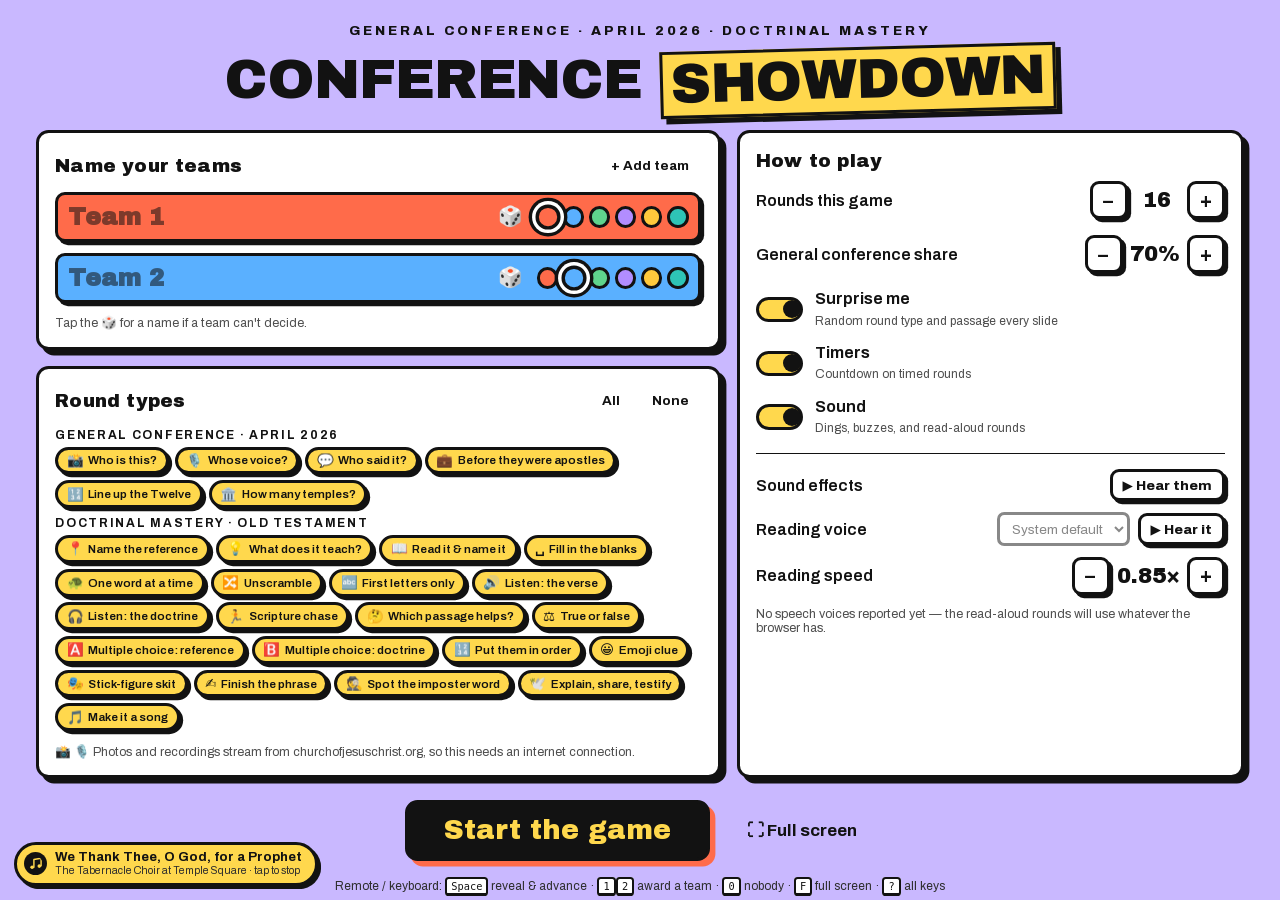
==== commit 663416ac: "Tabernacle Choir music on the start and final screens The start screen plays "We Thank Thee, O God, " ====
--- a/index.html
+++ b/index.html
@@ -153,6 +153,12 @@
 </section>
 
 <!-- ══════════════ HELP ══════════════ -->
+<!-- Background music on the start and final screens -->
+<button class="music-pill" id="musicPill" hidden aria-pressed="false">
+  <svg class="music-ico" viewBox="0 0 24 24" aria-hidden="true"><path d="M9 18V5l12-2v13" fill="none" stroke="currentColor" stroke-width="2.4" stroke-linecap="round" stroke-linejoin="round"/><circle cx="6" cy="18" r="3" fill="currentColor"/><circle cx="18" cy="16" r="3" fill="currentColor"/></svg>
+  <span class="music-text"><b id="musicTitle">Music</b><small id="musicSub">Tap to play</small></span>
+</button>
+
 <div class="overlay" id="helpOverlay" hidden>
   <div class="overlay-card">
     <h2>Keys &amp; clicker</h2>
--- a/styles.css
+++ b/styles.css
@@ -819,3 +819,22 @@
 }
 /* The hint under the waveform shouldn't outshout it on a sparse slide. */
 .wave-hint { font-size: 1.5em; }
+
+/* background-music pill, bottom-left on the start and final screens */
+.music-pill {
+  position: fixed; left: calc(var(--u) * 1.6); bottom: calc(var(--u) * 1.6); z-index: 40;
+  display: flex; align-items: center; gap: calc(var(--u) * .9);
+  background: var(--bg-2); color: var(--ink); border: 3px solid var(--ink); border-radius: 999px;
+  box-shadow: var(--hard-sm); padding: calc(var(--u) * .55) calc(var(--u) * 1.4) calc(var(--u) * .55) calc(var(--u) * .7);
+  font-family: var(--font-ui); cursor: pointer; text-align: left; max-width: 40vw;
+}
+.music-pill[hidden] { display: none; }
+.music-pill.is-playing { background: var(--gold); }
+.music-ico { width: calc(var(--u) * 2.6); height: calc(var(--u) * 2.6); flex: none;
+  background: var(--ink); color: var(--gold); border-radius: 50%; padding: calc(var(--u) * .5); box-sizing: border-box; }
+.music-pill.is-playing .music-ico { animation: musicBob 1.2s ease-in-out infinite; }
+@keyframes musicBob { 50% { transform: rotate(-10deg) scale(1.08); } }
+.music-text { display: flex; flex-direction: column; line-height: 1.2; min-width: 0; }
+.music-text b { font-size: calc(var(--u) * 1.45); white-space: nowrap; overflow: hidden; text-overflow: ellipsis; }
+.music-text small { font-size: calc(var(--u) * 1.15); color: var(--ink-dim); }
+@media (prefers-reduced-motion: reduce) { .music-pill.is-playing .music-ico { animation: none; } }
